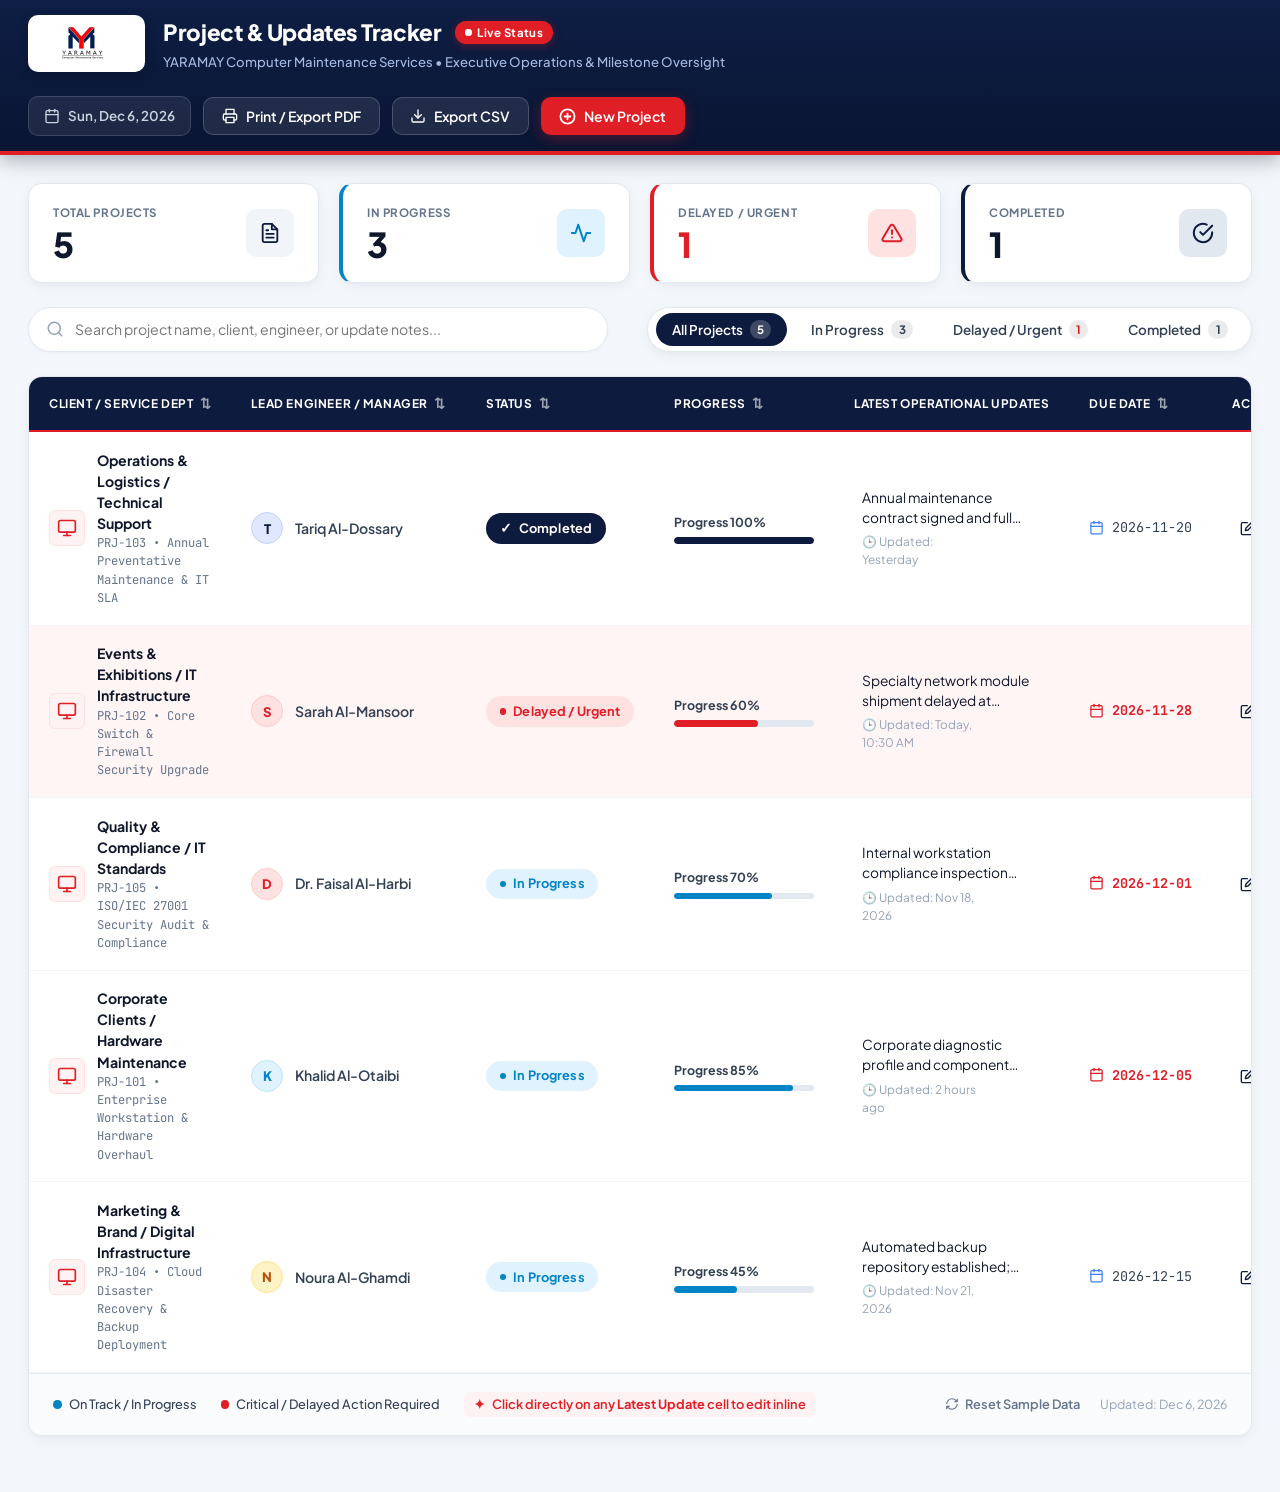
==== index.html @ df2c68ee "new updates" ====
<!DOCTYPE html>
<html lang="en">
<head>
  <meta charset="UTF-8">
  <meta name="viewport" content="width=device-width, initial-scale=1.0">
  <title>YARAMAY | Project &amp; Updates Tracker - Computer Maintenance Services</title>
  <link rel="icon" type="image/png" href="assets/logo.png">
  <link rel="preconnect" href="https://fonts.googleapis.com">
  <link rel="preconnect" href="https://fonts.gstatic.com" crossorigin>
  <link href="https://fonts.googleapis.com/css2?family=Plus+Jakarta+Sans:wght@400;500;600;700;800&family=JetBrains+Mono:wght@500;600&display=swap" rel="stylesheet">
  <link rel="stylesheet" href="css/style.css">
</head>
<body>

  <!-- Top App Navigation / YARAMAY Executive Header -->
  <header class="app-header">
    <div class="header-container">
      <div class="header-brand">
        <!-- Official YARAMAY Logo Card -->
        <a href="index.html" class="brand-logo-card" title="YARAMAY Computer Maintenance Services">
          <img src="assets/logo.png" alt="YARAMAY Computer Maintenance Services Logo" class="brand-logo-img">
        </a>

        <div class="header-titles">
          <div class="title-row">
            <h1 class="app-title">Project &amp; Updates Tracker</h1>
            <span class="live-status-badge">
              <span class="live-dot"></span> Live Status
            </span>
          </div>
          <p class="app-subtitle">YARAMAY Computer Maintenance Services &bull; Executive Operations &amp; Milestone Oversight</p>
        </div>
      </div>

      <div class="header-actions">
        <div class="date-display" id="currentDateDisplay">
          <svg viewBox="0 0 24 24" width="16" height="16" fill="none" stroke="currentColor" stroke-width="2" stroke-linecap="round" stroke-linejoin="round">
            <rect x="3" y="4" width="18" height="18" rx="2" ry="2"></rect>
            <line x1="16" y1="2" x2="16" y2="6"></line>
            <line x1="8" y1="2" x2="8" y2="6"></line>
            <line x1="3" y1="10" x2="21" y2="10"></line>
          </svg>
          <span id="dateText">Tue, Nov 24, 2026</span>
        </div>

        <button type="button" class="btn btn-secondary btn-print" id="btnPrint" title="Print dashboard or save as PDF">
          <svg viewBox="0 0 24 24" width="16" height="16" fill="none" stroke="currentColor" stroke-width="2" stroke-linecap="round" stroke-linejoin="round">
            <polyline points="6 9 6 2 18 2 18 9"></polyline>
            <path d="M6 18H4a2 2 0 0 1-2-2v-5a2 2 0 0 1 2-2h16a2 2 0 0 1 2 2v5a2 2 0 0 1-2 2h-2"></path>
            <rect x="6" y="14" width="12" height="8"></rect>
          </svg>
          <span>Print / Export PDF</span>
        </button>

        <button type="button" class="btn btn-secondary btn-export-csv" id="btnExportCSV" title="Export data to CSV spreadsheet">
          <svg viewBox="0 0 24 24" width="16" height="16" fill="none" stroke="currentColor" stroke-width="2" stroke-linecap="round" stroke-linejoin="round">
            <path d="M21 15v4a2 2 0 0 1-2 2H5a2 2 0 0 1-2-2v-4"></path>
            <polyline points="7 10 12 15 17 10"></polyline>
            <line x1="12" y1="15" x2="12" y2="3"></line>
          </svg>
          <span>Export CSV</span>
        </button>

        <button type="button" class="btn btn-primary btn-new-project" id="btnOpenNewModal">
          <svg viewBox="0 0 24 24" width="17" height="17" fill="none" stroke="currentColor" stroke-width="2.5" stroke-linecap="round" stroke-linejoin="round">
            <circle cx="12" cy="12" r="10"></circle>
            <line x1="12" y1="8" x2="12" y2="16"></line>
            <line x1="8" y1="12" x2="16" y2="12"></line>
          </svg>
          <span>New Project</span>
        </button>
      </div>
    </div>
  </header>

  <!-- Main Container -->
  <main class="main-wrapper">
    <!-- KPI Metrics Strip with YARAMAY Brand Accents -->
    <section class="kpi-grid">
      <!-- Total Projects -->
      <div class="kpi-card card-total">
        <div class="kpi-info">
          <span class="kpi-label">TOTAL PROJECTS</span>
          <span class="kpi-value" id="kpiTotal">0</span>
        </div>
        <div class="kpi-icon-box total-icon">
          <svg viewBox="0 0 24 24" width="22" height="22" fill="none" stroke="currentColor" stroke-width="2" stroke-linecap="round" stroke-linejoin="round">
            <path d="M14 2H6a2 2 0 0 0-2 2v16a2 2 0 0 0 2 2h12a2 2 0 0 0 2-2V8z"></path>
            <polyline points="14 2 14 8 20 8"></polyline>
            <line x1="16" y1="13" x2="8" y2="13"></line>
            <line x1="16" y1="17" x2="8" y2="17"></line>
            <polyline points="10 9 9 9 8 9"></polyline>
          </svg>
        </div>
      </div>

      <!-- In Progress -->
      <div class="kpi-card card-in-progress">
        <div class="kpi-info">
          <span class="kpi-label">IN PROGRESS</span>
          <span class="kpi-value" id="kpiInProgress">0</span>
        </div>
        <div class="kpi-icon-box progress-icon">
          <svg viewBox="0 0 24 24" width="22" height="22" fill="none" stroke="currentColor" stroke-width="2.2" stroke-linecap="round" stroke-linejoin="round">
            <polyline points="22 12 18 12 15 21 9 3 6 12 2 12"></polyline>
          </svg>
        </div>
      </div>

      <!-- Delayed / Urgent (YARAMAY Red Alert) -->
      <div class="kpi-card card-delayed">
        <div class="kpi-info">
          <span class="kpi-label">DELAYED / URGENT</span>
          <span class="kpi-value alert-text" id="kpiDelayed">0</span>
        </div>
        <div class="kpi-icon-box delayed-icon">
          <svg viewBox="0 0 24 24" width="22" height="22" fill="none" stroke="currentColor" stroke-width="2.2" stroke-linecap="round" stroke-linejoin="round">
            <path d="M10.29 3.86L1.82 18a2 2 0 0 0 1.71 3h16.94a2 2 0 0 0 1.71-3L13.71 3.86a2 2 0 0 0-3.42 0z"></path>
            <line x1="12" y1="9" x2="12" y2="13"></line>
            <line x1="12" y1="17" x2="12.01" y2="17"></line>
          </svg>
        </div>
      </div>

      <!-- Completed -->
      <div class="kpi-card card-completed">
        <div class="kpi-info">
          <span class="kpi-label">COMPLETED</span>
          <span class="kpi-value" id="kpiCompleted">0</span>
        </div>
        <div class="kpi-icon-box completed-icon">
          <svg viewBox="0 0 24 24" width="22" height="22" fill="none" stroke="currentColor" stroke-width="2.2" stroke-linecap="round" stroke-linejoin="round">
            <path d="M22 11.08V12a10 10 0 1 1-5.93-9.14"></path>
            <polyline points="22 4 12 14.01 9 11.01"></polyline>
          </svg>
        </div>
      </div>
    </section>

    <!-- Toolbar: Search & Status Filter Tabs -->
    <section class="toolbar-section">
      <div class="search-input-wrapper">
        <svg class="search-icon" viewBox="0 0 24 24" width="18" height="18" fill="none" stroke="currentColor" stroke-width="2" stroke-linecap="round" stroke-linejoin="round">
          <circle cx="11" cy="11" r="8"></circle>
          <line x1="21" y1="21" x2="16.65" y2="16.65"></line>
        </svg>
        <input type="text" id="searchInput" placeholder="Search project name, client, engineer, or update notes..." autocomplete="off">
        <button type="button" class="btn-clear-search" id="btnClearSearch" title="Clear search" style="display: none;">✕</button>
      </div>

      <div class="filter-pills" role="tablist">
        <button type="button" class="filter-btn active" data-filter="all">All Projects <span class="badge-count" id="countAll">0</span></button>
        <button type="button" class="filter-btn" data-filter="In Progress">In Progress <span class="badge-count" id="countInProgress">0</span></button>
        <button type="button" class="filter-btn" data-filter="Delayed / Urgent">Delayed / Urgent <span class="badge-count alert-count" id="countDelayed">0</span></button>
        <button type="button" class="filter-btn" data-filter="Completed">Completed <span class="badge-count" id="countCompleted">0</span></button>
      </div>
    </section>

    <!-- Data Presentation Section (Table for Desktop / Responsive Cards for Mobile) -->
    <section class="data-table-container">
      <div class="table-responsive">
        <table class="projects-table" id="projectsTable">
          <thead>
            <tr>
              <th scope="col" class="th-dept sortable" data-sort="department">
                <div class="th-content">
                  <span>CLIENT / SERVICE DEPT</span>
                  <span class="sort-icon">⇅</span>
                </div>
              </th>
              <th scope="col" class="th-manager sortable" data-sort="manager">
                <div class="th-content">
                  <span>LEAD ENGINEER / MANAGER</span>
                  <span class="sort-icon">⇅</span>
                </div>
              </th>
              <th scope="col" class="th-status sortable" data-sort="status">
                <div class="th-content">
                  <span>STATUS</span>
                  <span class="sort-icon">⇅</span>
                </div>
              </th>
              <th scope="col" class="th-progress sortable" data-sort="progress">
                <div class="th-content">
                  <span>PROGRESS</span>
                  <span class="sort-icon">⇅</span>
                </div>
              </th>
              <th scope="col" class="th-updates">
                <div class="th-content">
                  <span>LATEST OPERATIONAL UPDATES</span>
                </div>
              </th>
              <th scope="col" class="th-date sortable" data-sort="dueDate">
                <div class="th-content">
                  <span>DUE DATE</span>
                  <span class="sort-icon">⇅</span>
                </div>
              </th>
              <th scope="col" class="th-actions text-center">ACTIONS</th>
            </tr>
          </thead>
          <tbody id="projectsTableBody">
            <!-- Rendered by JavaScript -->
          </tbody>
        </table>
      </div>

      <!-- Empty State -->
      <div class="empty-state" id="emptyState" style="display: none;">
        <div class="empty-icon">📁</div>
        <h3>No projects found</h3>
        <p>No project matches your search or filter criteria. Try resetting filters or adding a new project.</p>
        <button type="button" class="btn btn-primary" id="btnEmptyCreate">+ Add New Project</button>
      </div>

      <!-- Table Footer / Legend / Controls -->
      <div class="table-footer">
        <div class="legend-group">
          <div class="legend-item">
            <span class="legend-dot dot-blue"></span>
            <span>On Track / In Progress</span>
          </div>
          <div class="legend-item">
            <span class="legend-dot dot-red"></span>
            <span>Critical / Delayed Action Required</span>
          </div>
          <div class="legend-item inline-edit-hint">
            <span class="hint-icon">✦</span>
            <span>Click directly on any <strong>Latest Update</strong> cell to edit inline</span>
          </div>
        </div>

        <div class="footer-meta">
          <button type="button" class="btn-text-action" id="btnResetData">
            <svg viewBox="0 0 24 24" width="14" height="14" fill="none" stroke="currentColor" stroke-width="2">
              <path d="M3 12a9 9 0 0 1 9-9 9.75 9.75 0 0 1 6.74 2.74L21 8"></path>
              <path d="M21 3v5h-5"></path>
              <path d="M21 12a9 9 0 0 1-9 9 9.75 9.75 0 0 1-6.74-2.74L3 16"></path>
              <path d="M8 16H3v5"></path>
            </svg>
            <span>Reset Sample Data</span>
          </button>
          <span class="last-sync-time" id="lastSyncTime">Updated: Nov 24, 2026</span>
        </div>
      </div>
    </section>
  </main>

  <!-- Mobile Floating Action Button (FAB) -->
  <button type="button" class="fab-new-project" id="fabNewProject" aria-label="Add New Project" title="Add New Project">
    <svg viewBox="0 0 24 24" width="24" height="24" fill="none" stroke="currentColor" stroke-width="2.5" stroke-linecap="round" stroke-linejoin="round">
      <line x1="12" y1="5" x2="12" y2="19"></line>
      <line x1="5" y1="12" x2="19" y2="12"></line>
    </svg>
  </button>

  <!-- Modal: Add / Edit Project -->
  <div class="modal-backdrop" id="projectModal" aria-hidden="true">
    <div class="modal-dialog" role="dialog" aria-modal="true" aria-labelledby="modalTitle">
      <div class="modal-header">
        <div class="modal-title-wrap">
          <div class="modal-header-icon">
            <svg viewBox="0 0 24 24" width="20" height="20" fill="none" stroke="currentColor" stroke-width="2" stroke-linecap="round" stroke-linejoin="round">
              <path d="M12 20h9"></path>
              <path d="M16.5 3.5a2.121 2.121 0 0 1 3 3L7 19l-4 1 1-4L16.5 3.5z"></path>
            </svg>
          </div>
          <h2 class="modal-title" id="modalTitle">Add New Project</h2>
        </div>
        <button type="button" class="btn-modal-close" id="btnCloseModal" aria-label="Close modal">✕</button>
      </div>

      <form id="projectForm" novalidate>
        <input type="hidden" id="editProjectId" value="">

        <div class="modal-body">
          <!-- Row 1: Code & Name -->
          <div class="form-row form-grid-2">
            <div class="form-group">
              <label for="projectCode">PROJECT CODE <span class="required">*</span></label>
              <input type="text" id="projectCode" class="form-control" placeholder="PRJ-101" required>
              <small class="field-error" id="errProjectCode"></small>
            </div>
            <div class="form-group">
              <label for="projectName">PROJECT NAME <span class="required">*</span></label>
              <input type="text" id="projectName" class="form-control" placeholder="e.g. Workstation Hardware Overhaul" required>
              <small class="field-error" id="errProjectName"></small>
            </div>
          </div>

          <!-- Row 2: Department & Manager -->
          <div class="form-row form-grid-2">
            <div class="form-group">
              <label for="clientDepartment">CLIENT / SERVICE DEPT <span class="required">*</span></label>
              <input type="text" id="clientDepartment" class="form-control" placeholder="e.g. Al-Faisaliah Corp / Hardware Maintenance" required>
              <small class="field-error" id="errClientDepartment"></small>
            </div>
            <div class="form-group">
              <label for="projectManager">LEAD ENGINEER / MANAGER <span class="required">*</span></label>
              <input type="text" id="projectManager" class="form-control" placeholder="e.g. Sarah Al-Mansoor" required>
              <small class="field-error" id="errProjectManager"></small>
            </div>
          </div>

          <!-- Row 3: Status, Due Date, Progress -->
          <div class="form-row form-grid-3">
            <div class="form-group">
              <label for="projectStatus">STATUS <span class="required">*</span></label>
              <div class="select-wrapper">
                <select id="projectStatus" class="form-control" required>
                  <option value="In Progress">In Progress</option>
                  <option value="Delayed / Urgent">Delayed / Urgent</option>
                  <option value="Completed">Completed</option>
                </select>
              </div>
            </div>

            <div class="form-group">
              <label for="dueDate">DUE DATE <span class="required">*</span></label>
              <div class="date-input-wrap">
                <input type="date" id="dueDate" class="form-control" required>
              </div>
              <small class="field-error" id="errDueDate"></small>
            </div>

            <div class="form-group">
              <div class="progress-label-row">
                <label for="progressRange">PROGRESS</label>
                <span class="progress-badge-val" id="progressValBadge">0%</span>
              </div>
              <div class="range-slider-wrapper">
                <input type="range" id="progressRange" min="0" max="100" step="5" value="0">
              </div>
            </div>
          </div>

          <!-- Row 4: Latest Updates -->
          <div class="form-group">
            <label for="latestUpdates">LATEST OPERATIONAL UPDATES <span class="required">*</span></label>
            <textarea id="latestUpdates" rows="3" class="form-control" placeholder="Summarize recent technical milestones, hardware repairs, blockers, or next steps..." required></textarea>
            <small class="field-error" id="errLatestUpdates"></small>
          </div>
        </div>

        <div class="modal-footer">
          <button type="button" class="btn btn-cancel" id="btnCancelModal">Cancel</button>
          <button type="submit" class="btn btn-save" id="btnSaveProject">
            <svg viewBox="0 0 24 24" width="16" height="16" fill="none" stroke="currentColor" stroke-width="2" stroke-linecap="round" stroke-linejoin="round">
              <path d="M19 21H5a2 2 0 0 1-2-2V5a2 2 0 0 1 2-2h11l5 5v11a2 2 0 0 1-2 2z"></path>
              <polyline points="17 21 17 13 7 13 7 21"></polyline>
              <polyline points="7 3 7 8 15 8"></polyline>
            </svg>
            <span>Save Project</span>
          </button>
        </div>
      </form>
    </div>
  </div>

  <!-- Inline Quick-Edit Update Popover Modal -->
  <div class="modal-backdrop" id="inlineEditModal" aria-hidden="true">
    <div class="modal-dialog modal-sm" role="dialog">
      <div class="modal-header">
        <div class="modal-title-wrap">
          <h2 class="modal-title" id="inlineModalTitle">Edit Latest Update</h2>
        </div>
        <button type="button" class="btn-modal-close" id="btnCloseInlineModal">✕</button>
      </div>
      <form id="inlineEditForm">
        <input type="hidden" id="inlineProjectId" value="">
        <div class="modal-body">
          <div class="inline-project-info" id="inlineProjectInfo"></div>
          <div class="form-group">
            <label for="inlineUpdateText">LATEST OPERATIONAL UPDATE</label>
            <textarea id="inlineUpdateText" rows="4" class="form-control" required placeholder="Type operational maintenance update..."></textarea>
          </div>
        </div>
        <div class="modal-footer">
          <button type="button" class="btn btn-cancel" id="btnCancelInline">Cancel</button>
          <button type="submit" class="btn btn-save">Update Now</button>
        </div>
      </form>
    </div>
  </div>

  <!-- Delete Confirmation Modal -->
  <div class="modal-backdrop" id="deleteConfirmModal" aria-hidden="true">
    <div class="modal-dialog modal-sm modal-danger" role="dialog">
      <div class="modal-header modal-header-danger">
        <h2 class="modal-title">Delete Project</h2>
        <button type="button" class="btn-modal-close" id="btnCloseDeleteModal">✕</button>
      </div>
      <div class="modal-body">
        <p>Are you sure you want to remove project <strong id="deleteProjectName"></strong>?</p>
        <p class="text-muted text-sm">This action cannot be undone.</p>
      </div>
      <div class="modal-footer">
        <button type="button" class="btn btn-cancel" id="btnCancelDelete">Cancel</button>
        <button type="button" class="btn btn-danger" id="btnConfirmDelete">Delete Project</button>
      </div>
    </div>
  </div>

  <!-- Toast Notification Container -->
  <div class="toast-container" id="toastContainer"></div>

  <!-- Print Title (Only rendered in printed/PDF version) -->
  <div class="print-header-cover" style="display: none;">
    <div class="print-brand-wrap">
      <img src="assets/logo.png" alt="YARAMAY Logo" class="print-logo">
      <div>
        <h2>YARAMAY COMPUTER MAINTENANCE SERVICES</h2>
        <p>EXECUTIVE PROJECT &amp; OPERATIONAL UPDATES REPORT</p>
      </div>
    </div>
    <p class="print-meta-line">Generated on <span id="printDateStamp"></span> &bull; Internal Management System</p>
  </div>

  <script src="js/app.js"></script>
</body>
</html>
---- css/style.css ----
/* ==========================================================================
   YARAMAY Computer Maintenance Services - Executive Tracker Stylesheet
   Corporate Identity: Deep Midnight Navy (#0d1b3e) & Signature Scarlet Red (#e01e26)
   Responsive (Mobile, Tablet, Desktop) & Print/PDF Optimized
   ========================================================================== */

:root {
  --font-primary: 'Plus Jakarta Sans', -apple-system, BlinkMacSystemFont, "Segoe UI", Roboto, sans-serif;
  --font-mono: 'JetBrains Mono', monospace;

  /* YARAMAY Official Brand Palette */
  --brand-navy: #0d1b3e;          /* Navy from the "M" */
  --brand-navy-dark: #071026;
  --brand-navy-secondary: #172a56;
  --brand-navy-light: #233b74;

  --brand-red: #e01e26;           /* Crimson from the "Y" */
  --brand-red-hover: #c4141c;
  --brand-red-subtle: #fee2e2;
  --brand-red-glow: rgba(224, 30, 38, 0.32);

  /* Neutrals & Layout */
  --body-bg: #f3f6fa;
  --surface: #ffffff;
  --surface-hover: #f8fafc;
  --surface-border: #e2e8f0;
  --surface-shadow: 0 4px 16px -2px rgba(13, 27, 62, 0.06), 0 2px 6px -2px rgba(13, 27, 62, 0.03);

  --text-main: #0f172a;
  --text-secondary: #334155;
  --text-muted: #64748b;
  --text-light: #94a3b8;

  /* Status Tokens */
  --status-inprogress-bg: #e0f2fe;
  --status-inprogress-text: #0284c7;
  --status-inprogress-dot: #0284c7;
  --status-inprogress-bar: #0284c7;

  --status-delayed-bg: #fee2e2;
  --status-delayed-text: #e01e26;
  --status-delayed-dot: #e01e26;
  --status-delayed-bar: #e01e26;
  --status-delayed-row: #fff5f5;

  --status-completed-bg: #0d1b3e;
  --status-completed-text: #ffffff;
  --status-completed-dot: #38bdf8;
  --status-completed-bar: #0d1b3e;

  /* Design Constants */
  --radius-sm: 6px;
  --radius-md: 10px;
  --radius-lg: 14px;
  --radius-full: 9999px;
  --transition: all 0.2s cubic-bezier(0.16, 1, 0.3, 1);
}

/* Reset & Box Sizing */
*, *::before, *::after {
  box-sizing: border-box;
  margin: 0;
  padding: 0;
}

body {
  font-family: var(--font-primary);
  background-color: var(--body-bg);
  color: var(--text-main);
  line-height: 1.5;
  -webkit-font-smoothing: antialiased;
  min-height: 100vh;
  display: flex;
  flex-direction: column;
}

/* ==========================================================================
   Header: YARAMAY Executive Midnight Bar with Red Accent
   ========================================================================== */
.app-header {
  background: linear-gradient(180deg, #0e1e44 0%, #091533 100%);
  color: #ffffff;
  border-bottom: 4px solid var(--brand-red);
  box-shadow: 0 4px 20px rgba(7, 16, 38, 0.35);
  position: sticky;
  top: 0;
  z-index: 100;
}

.header-container {
  max-width: 1440px;
  margin: 0 auto;
  padding: 0.95rem 1.75rem;
  display: flex;
  align-items: center;
  justify-content: space-between;
  gap: 1.5rem;
  flex-wrap: wrap;
}

.header-brand {
  display: flex;
  align-items: center;
  gap: 1.15rem;
}

/* YARAMAY Logo Presentation Card */
.brand-logo-card {
  display: inline-flex;
  align-items: center;
  justify-content: center;
  background-color: #ffffff;
  padding: 0.35rem 0.75rem;
  border-radius: var(--radius-md);
  border: 1.5px solid rgba(255, 255, 255, 0.3);
  box-shadow: 0 4px 12px rgba(0, 0, 0, 0.18), inset 0 1px 0 rgba(255, 255, 255, 0.8);
  transition: var(--transition);
  text-decoration: none;
  cursor: pointer;
}

.brand-logo-card:hover {
  transform: translateY(-1px);
  box-shadow: 0 6px 16px rgba(224, 30, 38, 0.25);
  border-color: var(--brand-red);
}

.brand-logo-img {
  height: 44px;
  width: auto;
  object-fit: contain;
  display: block;
}

.header-titles {
  display: flex;
  flex-direction: column;
  gap: 0.2rem;
}

.title-row {
  display: flex;
  align-items: center;
  gap: 0.85rem;
  flex-wrap: wrap;
}

.app-title {
  font-size: 1.4rem;
  font-weight: 800;
  letter-spacing: -0.02em;
  color: #ffffff;
}

.live-status-badge {
  background-color: var(--brand-red);
  color: #ffffff;
  font-size: 0.72rem;
  font-weight: 700;
  padding: 0.2rem 0.65rem;
  border-radius: var(--radius-full);
  display: inline-flex;
  align-items: center;
  gap: 0.35rem;
  letter-spacing: 0.03em;
  box-shadow: 0 2px 8px var(--brand-red-glow);
}

.live-dot {
  width: 6.5px;
  height: 6.5px;
  border-radius: 50%;
  background-color: #ffffff;
  display: inline-block;
  animation: pulse-live 1.8s infinite;
}

@keyframes pulse-live {
  0% { transform: scale(0.9); opacity: 0.8; }
  50% { transform: scale(1.3); opacity: 1; }
  100% { transform: scale(0.9); opacity: 0.8; }
}

.app-subtitle {
  font-size: 0.82rem;
  color: #a5b9e0;
  font-weight: 500;
}

.header-actions {
  display: flex;
  align-items: center;
  gap: 0.75rem;
  flex-wrap: wrap;
}

.date-display {
  display: flex;
  align-items: center;
  gap: 0.5rem;
  background: rgba(255, 255, 255, 0.08);
  border: 1px solid rgba(255, 255, 255, 0.14);
  padding: 0.55rem 0.95rem;
  border-radius: var(--radius-md);
  font-size: 0.84rem;
  font-weight: 600;
  color: #cbd5e1;
}

/* Button System */
.btn {
  display: inline-flex;
  align-items: center;
  justify-content: center;
  gap: 0.5rem;
  font-family: inherit;
  font-size: 0.875rem;
  font-weight: 600;
  padding: 0.55rem 1.1rem;
  border-radius: var(--radius-md);
  border: 1px solid transparent;
  cursor: pointer;
  transition: var(--transition);
  user-select: none;
  white-space: nowrap;
}

.btn-secondary {
  background: rgba(255, 255, 255, 0.09);
  border-color: rgba(255, 255, 255, 0.18);
  color: #ffffff;
}

.btn-secondary:hover {
  background: rgba(255, 255, 255, 0.16);
  border-color: rgba(255, 255, 255, 0.28);
}

/* Signature YARAMAY Red Primary Button */
.btn-primary.btn-new-project {
  background-color: var(--brand-red);
  color: #ffffff;
  box-shadow: 0 4px 14px var(--brand-red-glow);
}

.btn-primary.btn-new-project:hover {
  background-color: var(--brand-red-hover);
  transform: translateY(-1px);
  box-shadow: 0 6px 18px rgba(224, 30, 38, 0.45);
}

/* ==========================================================================
   Main Content Layout
   ========================================================================== */
.main-wrapper {
  max-width: 1440px;
  margin: 0 auto;
  padding: 1.75rem 1.75rem 3.5rem;
  width: 100%;
  display: flex;
  flex-direction: column;
  gap: 1.5rem;
}

/* ==========================================================================
   KPI Metrics Grid with YARAMAY Accents
   ========================================================================== */
.kpi-grid {
  display: grid;
  grid-template-columns: repeat(4, 1fr);
  gap: 1.25rem;
}

.kpi-card {
  background: var(--surface);
  border: 1px solid var(--surface-border);
  border-radius: var(--radius-lg);
  padding: 1.25rem 1.5rem;
  box-shadow: var(--surface-shadow);
  display: flex;
  align-items: center;
  justify-content: space-between;
  transition: var(--transition);
  position: relative;
  overflow: hidden;
}

.kpi-card:hover {
  transform: translateY(-2px);
  box-shadow: 0 10px 24px -4px rgba(13, 27, 62, 0.1);
}

.kpi-info {
  display: flex;
  flex-direction: column;
  gap: 0.35rem;
}

.kpi-label {
  font-size: 0.72rem;
  font-weight: 700;
  letter-spacing: 0.05em;
  color: var(--text-muted);
}

.kpi-value {
  font-size: 2.15rem;
  font-weight: 800;
  line-height: 1;
  color: var(--text-main);
}

.kpi-icon-box {
  width: 48px;
  height: 48px;
  border-radius: var(--radius-md);
  display: flex;
  align-items: center;
  justify-content: center;
}

/* Total Card */
.card-total .kpi-icon-box {
  background-color: #f1f5f9;
  color: var(--brand-navy);
}

/* In Progress Card */
.card-in-progress {
  border-left: 4.5px solid #0284c7;
}
.card-in-progress .kpi-icon-box {
  background-color: #e0f2fe;
  color: #0284c7;
}

/* Delayed / Urgent Card (YARAMAY Red) */
.card-delayed {
  border-left: 4.5px solid var(--brand-red);
}
.card-delayed .kpi-icon-box {
  background-color: var(--brand-red-subtle);
  color: var(--brand-red);
}
.alert-text {
  color: var(--brand-red);
}

/* Completed Card (YARAMAY Navy) */
.card-completed {
  border-left: 4.5px solid var(--brand-navy);
}
.card-completed .kpi-icon-box {
  background-color: #e2e8f0;
  color: var(--brand-navy);
}

/* ==========================================================================
   Toolbar: Search & Filter Tabs
   ========================================================================== */
.toolbar-section {
  display: flex;
  align-items: center;
  justify-content: space-between;
  gap: 1.25rem;
  flex-wrap: wrap;
}

.search-input-wrapper {
  position: relative;
  flex: 1;
  min-width: 320px;
  max-width: 580px;
}

.search-icon {
  position: absolute;
  left: 1.1rem;
  top: 50%;
  transform: translateY(-50%);
  color: var(--text-light);
  pointer-events: none;
}

.search-input-wrapper input {
  width: 100%;
  background: var(--surface);
  border: 1px solid var(--surface-border);
  padding: 0.8rem 2.5rem 0.8rem 2.85rem;
  border-radius: var(--radius-full);
  font-family: inherit;
  font-size: 0.88rem;
  color: var(--text-main);
  outline: none;
  transition: var(--transition);
  box-shadow: 0 1px 3px rgba(0, 0, 0, 0.03);
}

.search-input-wrapper input:focus {
  border-color: var(--brand-red);
  box-shadow: 0 0 0 3px rgba(224, 30, 38, 0.12);
}

.btn-clear-search {
  position: absolute;
  right: 1rem;
  top: 50%;
  transform: translateY(-50%);
  background: none;
  border: none;
  color: var(--text-muted);
  cursor: pointer;
  font-size: 0.95rem;
  padding: 0.2rem;
  border-radius: 50%;
}
.btn-clear-search:hover {
  color: var(--text-main);
}

.filter-pills {
  display: flex;
  align-items: center;
  gap: 0.5rem;
  background: var(--surface);
  padding: 0.35rem 0.45rem;
  border-radius: var(--radius-full);
  border: 1px solid var(--surface-border);
  box-shadow: var(--surface-shadow);
  overflow-x: auto;
}

.filter-btn {
  background: transparent;
  border: none;
  font-family: inherit;
  font-size: 0.84rem;
  font-weight: 600;
  color: var(--text-secondary);
  padding: 0.45rem 1rem;
  border-radius: var(--radius-full);
  cursor: pointer;
  transition: var(--transition);
  display: inline-flex;
  align-items: center;
  gap: 0.45rem;
  white-space: nowrap;
}

.filter-btn:hover {
  color: var(--text-main);
  background: #f1f5f9;
}

.filter-btn.active {
  background: var(--brand-navy);
  color: #ffffff;
}

.badge-count {
  font-size: 0.72rem;
  font-weight: 700;
  padding: 0.1rem 0.45rem;
  border-radius: var(--radius-full);
  background: rgba(0, 0, 0, 0.08);
  color: inherit;
}

.filter-btn.active .badge-count {
  background: rgba(255, 255, 255, 0.2);
  color: #ffffff;
}

.alert-count {
  color: var(--brand-red);
}
.filter-btn.active .alert-count {
  color: #ffffff;
}

/* ==========================================================================
   Table & Data Grid Presentation
   ========================================================================== */
.data-table-container {
  background: var(--surface);
  border-radius: var(--radius-lg);
  border: 1px solid var(--surface-border);
  box-shadow: var(--surface-shadow);
  overflow: hidden;
  display: flex;
  flex-direction: column;
}

.table-responsive {
  width: 100%;
  overflow-x: auto;
}

.projects-table {
  width: 100%;
  border-collapse: collapse;
  text-align: left;
}

.projects-table thead th {
  background-color: var(--brand-navy);
  color: #ffffff;
  font-size: 0.74rem;
  font-weight: 700;
  letter-spacing: 0.05em;
  padding: 1.05rem 1.25rem;
  border: none;
  white-space: nowrap;
  user-select: none;
  border-bottom: 2px solid var(--brand-red);
}

.projects-table thead th.sortable {
  cursor: pointer;
  transition: background-color 0.15s ease;
}

.projects-table thead th.sortable:hover {
  background-color: var(--brand-navy-secondary);
}

.th-content {
  display: inline-flex;
  align-items: center;
  gap: 0.4rem;
}

.sort-icon {
  font-size: 0.8rem;
  opacity: 0.6;
}

.projects-table tbody tr {
  border-bottom: 1px solid #f1f5f9;
  transition: background-color 0.15s ease;
}

.projects-table tbody tr:hover {
  background-color: var(--surface-hover);
}

.projects-table tbody tr.row-delayed-urgent {
  background-color: var(--status-delayed-row);
}
.projects-table tbody tr.row-delayed-urgent:hover {
  background-color: #ffeceb;
}

.projects-table td {
  padding: 1.1rem 1.25rem;
  font-size: 0.88rem;
  color: var(--text-main);
  vertical-align: middle;
}

/* Department Cell */
.dept-cell {
  display: flex;
  align-items: center;
  gap: 0.75rem;
}

.dept-icon-box {
  color: var(--brand-red);
  background: #fef2f2;
  border: 1px solid #fee2e2;
  width: 36px;
  height: 36px;
  border-radius: var(--radius-sm);
  display: flex;
  align-items: center;
  justify-content: center;
  flex-shrink: 0;
}

.dept-info {
  display: flex;
  flex-direction: column;
}

.dept-name {
  font-weight: 700;
  color: var(--text-main);
}

.dept-project-code {
  font-size: 0.76rem;
  font-family: var(--font-mono);
  color: var(--text-muted);
}

/* Project Manager Cell */
.manager-cell {
  display: flex;
  align-items: center;
  gap: 0.75rem;
}

.manager-avatar {
  width: 32px;
  height: 32px;
  border-radius: 50%;
  background-color: #e0f2fe;
  color: var(--brand-navy);
  font-size: 0.82rem;
  font-weight: 800;
  display: flex;
  align-items: center;
  justify-content: center;
  flex-shrink: 0;
  border: 1.5px solid #bae6fd;
}

.manager-avatar.avatar-s { background-color: #fee2e2; color: var(--brand-red); border-color: #fecaca; }
.manager-avatar.avatar-t { background-color: #e0e7ff; color: var(--brand-navy); border-color: #c7d2fe; }
.manager-avatar.avatar-n { background-color: #fef3c7; color: #b45309; border-color: #fde68a; }
.manager-avatar.avatar-k { background-color: #e0f2fe; color: #0284c7; border-color: #bae6fd; }

.manager-name {
  font-weight: 600;
  color: var(--text-secondary);
}

/* Status Badges */
.status-pill {
  display: inline-flex;
  align-items: center;
  gap: 0.45rem;
  padding: 0.35rem 0.85rem;
  border-radius: var(--radius-full);
  font-size: 0.8rem;
  font-weight: 700;
  letter-spacing: 0.01em;
  white-space: nowrap;
}

.status-pill.in-progress {
  background-color: var(--status-inprogress-bg);
  color: var(--status-inprogress-text);
}
.status-pill.in-progress .status-dot {
  width: 6.5px;
  height: 6.5px;
  border-radius: 50%;
  background-color: var(--status-inprogress-dot);
}

.status-pill.delayed-urgent {
  background-color: var(--status-delayed-bg);
  color: var(--status-delayed-text);
}
.status-pill.delayed-urgent .status-dot {
  width: 6.5px;
  height: 6.5px;
  border-radius: 50%;
  background-color: var(--status-delayed-dot);
}

.status-pill.completed {
  background-color: var(--status-completed-bg);
  color: var(--status-completed-text);
}
.status-pill.completed .status-dot {
  display: none;
}
.status-pill.completed::before {
  content: "✓";
  font-weight: 800;
  font-size: 0.85rem;
}

/* Progress Cell */
.progress-cell {
  display: flex;
  flex-direction: column;
  gap: 0.35rem;
  min-width: 140px;
}

.progress-header {
  display: flex;
  justify-content: space-between;
  font-size: 0.78rem;
  font-weight: 700;
  color: var(--text-secondary);
}

.progress-track {
  height: 6.5px;
  width: 100%;
  background-color: #e2e8f0;
  border-radius: var(--radius-full);
  overflow: hidden;
}

.progress-fill {
  height: 100%;
  border-radius: var(--radius-full);
  transition: width 0.4s ease;
}

.progress-fill.fill-in-progress { background-color: var(--status-inprogress-bar); }
.progress-fill.fill-delayed { background-color: var(--status-delayed-bar); }
.progress-fill.fill-completed { background-color: var(--status-completed-bar); }

/* Latest Updates Cell with Click-to-edit */
.update-cell {
  max-width: 380px;
  cursor: pointer;
  position: relative;
  padding: 0.4rem 0.5rem;
  border-radius: var(--radius-sm);
  transition: background-color 0.15s ease;
}

.update-cell:hover {
  background-color: rgba(224, 30, 38, 0.06);
}

.update-text {
  font-size: 0.86rem;
  line-height: 1.45;
  color: var(--text-main);
  display: -webkit-box;
  -webkit-line-clamp: 2;
  -webkit-box-orient: vertical;
  overflow: hidden;
}

.update-meta {
  display: flex;
  align-items: center;
  gap: 0.4rem;
  margin-top: 0.35rem;
  font-size: 0.74rem;
  color: var(--text-light);
}

.update-edit-hint {
  font-size: 0.72rem;
  color: var(--brand-red);
  font-weight: 600;
  opacity: 0;
  transition: opacity 0.15s ease;
}

.update-cell:hover .update-edit-hint {
  opacity: 1;
}

/* Due Date Cell */
.date-cell {
  display: inline-flex;
  align-items: center;
  gap: 0.5rem;
  font-family: var(--font-mono);
  font-size: 0.84rem;
  color: var(--text-secondary);
  white-space: nowrap;
}

.date-cell svg {
  color: #3b82f6;
}

.date-overdue {
  color: var(--brand-red);
  font-weight: 700;
}
.date-overdue svg {
  color: var(--brand-red);
}

/* Action Buttons */
.actions-cell {
  display: flex;
  align-items: center;
  justify-content: center;
  gap: 0.5rem;
}

.btn-action-icon {
  width: 32px;
  height: 32px;
  border-radius: var(--radius-sm);
  border: 1px solid transparent;
  background: transparent;
  display: inline-flex;
  align-items: center;
  justify-content: center;
  cursor: pointer;
  transition: var(--transition);
}

.btn-action-edit {
  color: var(--brand-navy);
}
.btn-action-edit:hover {
  background-color: #eff6ff;
  border-color: #bfdbfe;
}

.btn-action-delete {
  color: var(--brand-red);
}
.btn-action-delete:hover {
  background-color: #fef2f2;
  border-color: #fecaca;
}

/* ==========================================================================
   Table Footer & Legend
   ========================================================================== */
.table-footer {
  padding: 1.1rem 1.5rem;
  border-top: 1px solid var(--surface-border);
  background-color: #fafbfd;
  display: flex;
  align-items: center;
  justify-content: space-between;
  flex-wrap: wrap;
  gap: 1rem;
}

.legend-group {
  display: flex;
  align-items: center;
  gap: 1.5rem;
  flex-wrap: wrap;
  font-size: 0.8rem;
  color: var(--text-secondary);
  font-weight: 500;
}

.legend-item {
  display: flex;
  align-items: center;
  gap: 0.45rem;
}

.legend-dot {
  width: 8.5px;
  height: 8.5px;
  border-radius: 50%;
}
.dot-blue { background-color: #0284c7; }
.dot-red { background-color: var(--brand-red); }

.inline-edit-hint {
  color: var(--brand-red);
  font-weight: 600;
  background: #fef2f2;
  padding: 0.2rem 0.6rem;
  border-radius: var(--radius-sm);
}

.footer-meta {
  display: flex;
  align-items: center;
  gap: 1.25rem;
}

.btn-text-action {
  background: none;
  border: none;
  font-family: inherit;
  font-size: 0.8rem;
  font-weight: 600;
  color: #64748b;
  cursor: pointer;
  display: inline-flex;
  align-items: center;
  gap: 0.35rem;
  transition: color 0.15s ease;
}
.btn-text-action:hover {
  color: var(--brand-red);
}

.last-sync-time {
  font-size: 0.78rem;
  color: var(--text-light);
}

/* Empty State */
.empty-state {
  padding: 3.5rem 1.5rem;
  text-align: center;
  display: flex;
  flex-direction: column;
  align-items: center;
  gap: 0.75rem;
}
.empty-icon {
  font-size: 2.75rem;
  opacity: 0.7;
}
.empty-state h3 {
  font-size: 1.25rem;
  font-weight: 700;
  color: var(--text-main);
}
.empty-state p {
  color: var(--text-muted);
  max-width: 420px;
  font-size: 0.88rem;
}

/* ==========================================================================
   Modals: YARAMAY Branded Dialogs
   ========================================================================== */
.modal-backdrop {
  position: fixed;
  inset: 0;
  background-color: rgba(7, 16, 38, 0.72);
  backdrop-filter: blur(4px);
  display: flex;
  align-items: center;
  justify-content: center;
  z-index: 1000;
  opacity: 0;
  visibility: hidden;
  transition: all 0.2s cubic-bezier(0.16, 1, 0.3, 1);
  padding: 1rem;
}

.modal-backdrop.show {
  opacity: 1;
  visibility: visible;
}

.modal-dialog {
  background: var(--surface);
  border-radius: var(--radius-lg);
  box-shadow: 0 20px 40px -8px rgba(7, 16, 38, 0.45);
  width: 100%;
  max-width: 640px;
  overflow: hidden;
  transform: translateY(20px) scale(0.97);
  transition: transform 0.25s cubic-bezier(0.16, 1, 0.3, 1);
  border: 1px solid rgba(255, 255, 255, 0.15);
}

.modal-backdrop.show .modal-dialog {
  transform: translateY(0) scale(1);
}

.modal-dialog.modal-sm {
  max-width: 460px;
}

/* Modal Header: YARAMAY Navy with Red Accent Line */
.modal-header {
  background: linear-gradient(180deg, #0d1b3e 0%, #071026 100%);
  color: #ffffff;
  padding: 1.15rem 1.5rem;
  display: flex;
  align-items: center;
  justify-content: space-between;
  border-bottom: 3.5px solid var(--brand-red);
}

.modal-title-wrap {
  display: flex;
  align-items: center;
  gap: 0.75rem;
}

.modal-header-icon {
  color: var(--brand-red);
  display: flex;
  align-items: center;
}

.modal-title {
  font-size: 1.15rem;
  font-weight: 700;
  color: #ffffff;
}

.btn-modal-close {
  background: rgba(255, 255, 255, 0.1);
  border: none;
  color: #ffffff;
  width: 28px;
  height: 28px;
  border-radius: var(--radius-sm);
  cursor: pointer;
  display: flex;
  align-items: center;
  justify-content: center;
  font-size: 0.9rem;
  transition: background-color 0.15s ease;
}
.btn-modal-close:hover {
  background: var(--brand-red);
}

.modal-body {
  padding: 1.5rem;
  display: flex;
  flex-direction: column;
  gap: 1.15rem;
  max-height: calc(85vh - 130px);
  overflow-y: auto;
}

.form-grid-2 {
  display: grid;
  grid-template-columns: 1fr 1fr;
  gap: 1rem;
}

.form-grid-3 {
  display: grid;
  grid-template-columns: 1.1fr 1.1fr 1.3fr;
  gap: 1rem;
  align-items: end;
}

.form-group {
  display: flex;
  flex-direction: column;
  gap: 0.35rem;
}

.form-group label {
  font-size: 0.75rem;
  font-weight: 700;
  letter-spacing: 0.04em;
  color: var(--text-secondary);
}

.form-group label .required {
  color: var(--brand-red);
}

.form-control {
  font-family: inherit;
  font-size: 0.88rem;
  color: var(--text-main);
  background-color: #ffffff;
  border: 1px solid #cbd5e1;
  border-radius: var(--radius-md);
  padding: 0.65rem 0.85rem;
  outline: none;
  transition: var(--transition);
  width: 100%;
}

.form-control:focus {
  border-color: var(--brand-red);
  box-shadow: 0 0 0 3px rgba(224, 30, 38, 0.12);
}

.form-control.is-invalid {
  border-color: var(--brand-red);
}

.field-error {
  font-size: 0.72rem;
  color: var(--brand-red);
  font-weight: 600;
  min-height: 14px;
}

/* Custom Range Slider with Percentage Badge */
.progress-label-row {
  display: flex;
  justify-content: space-between;
  align-items: center;
  margin-bottom: 0.2rem;
}

.progress-badge-val {
  background-color: #fee2e2;
  color: var(--brand-red);
  font-family: var(--font-mono);
  font-size: 0.78rem;
  font-weight: 800;
  padding: 0.15rem 0.5rem;
  border-radius: var(--radius-sm);
  border: 1px solid #fecaca;
}

.range-slider-wrapper {
  padding: 0.45rem 0;
}

input[type="range"] {
  -webkit-appearance: none;
  width: 100%;
  height: 6px;
  background: #cbd5e1;
  border-radius: 5px;
  outline: none;
  cursor: pointer;
}

input[type="range"]::-webkit-slider-thumb {
  -webkit-appearance: none;
  appearance: none;
  width: 18px;
  height: 18px;
  border-radius: 50%;
  background: var(--brand-red);
  border: 2px solid #ffffff;
  box-shadow: 0 2px 5px rgba(0, 0, 0, 0.25);
  cursor: pointer;
  transition: transform 0.1s ease;
}

input[type="range"]::-webkit-slider-thumb:hover {
  transform: scale(1.15);
}

/* Modal Footer */
.modal-footer {
  padding: 1.15rem 1.5rem;
  background-color: #f8fafc;
  border-top: 1px solid var(--surface-border);
  display: flex;
  align-items: center;
  justify-content: flex-end;
  gap: 0.75rem;
}

.btn-cancel {
  background: #ffffff;
  border: 1px solid #cbd5e1;
  color: var(--text-secondary);
}
.btn-cancel:hover {
  background: #f1f5f9;
  color: var(--text-main);
}

.btn-save {
  background-color: var(--brand-navy);
  color: #ffffff;
  box-shadow: 0 2px 6px rgba(13, 27, 62, 0.3);
}
.btn-save:hover {
  background-color: var(--brand-navy-dark);
}

.modal-header-danger {
  background: #991b1b;
  border-bottom-color: var(--brand-red);
}

.btn-danger {
  background-color: var(--brand-red);
  color: #ffffff;
}
.btn-danger:hover {
  background-color: var(--brand-red-hover);
}

/* ==========================================================================
   Mobile Floating Action Button (FAB)
   ========================================================================== */
.fab-new-project {
  display: none;
  position: fixed;
  bottom: 1.5rem;
  right: 1.5rem;
  width: 56px;
  height: 56px;
  border-radius: 50%;
  background-color: var(--brand-red);
  color: #ffffff;
  border: none;
  box-shadow: 0 4px 18px var(--brand-red-glow);
  cursor: pointer;
  z-index: 90;
  align-items: center;
  justify-content: center;
  transition: transform 0.2s cubic-bezier(0.16, 1, 0.3, 1);
}

.fab-new-project:active {
  transform: scale(0.92);
}

/* ==========================================================================
   Toast Notifications
   ========================================================================== */
.toast-container {
  position: fixed;
  bottom: 1.5rem;
  right: 1.5rem;
  display: flex;
  flex-direction: column;
  gap: 0.5rem;
  z-index: 2000;
  pointer-events: none;
}

.toast {
  pointer-events: auto;
  background: var(--brand-navy);
  color: #ffffff;
  padding: 0.75rem 1.15rem;
  border-radius: var(--radius-md);
  box-shadow: 0 10px 25px -5px rgba(0, 0, 0, 0.35);
  font-size: 0.85rem;
  font-weight: 500;
  display: flex;
  align-items: center;
  gap: 0.65rem;
  transform: translateY(20px);
  opacity: 0;
  transition: all 0.25s cubic-bezier(0.16, 1, 0.3, 1);
}

.toast.show {
  transform: translateY(0);
  opacity: 1;
}

.toast-success { border-left: 4px solid #10b981; }
.toast-error { border-left: 4px solid var(--brand-red); }
.toast-info { border-left: 4px solid #38bdf8; }

/* ==========================================================================
   Responsive Breakpoints: Tablets & Mobile
   ========================================================================== */
@media (max-width: 1024px) {
  .kpi-grid {
    grid-template-columns: repeat(2, 1fr);
  }

  .toolbar-section {
    flex-direction: column;
    align-items: stretch;
  }

  .search-input-wrapper {
    max-width: 100%;
  }

  .filter-pills {
    justify-content: flex-start;
  }
}

@media (max-width: 768px) {
  .header-container {
    padding: 0.85rem 1rem;
    gap: 1rem;
  }

  .brand-logo-img {
    height: 36px;
  }

  .header-actions .btn-print,
  .header-actions .btn-export-csv,
  .header-actions .date-display {
    display: none;
  }

  .header-actions .btn-new-project {
    padding: 0.45rem 0.85rem;
    font-size: 0.8rem;
  }

  .main-wrapper {
    padding: 1rem 1rem 5rem;
  }

  .kpi-grid {
    grid-template-columns: 1fr;
    gap: 0.75rem;
  }

  .kpi-card {
    padding: 1rem 1.25rem;
  }

  .form-grid-2,
  .form-grid-3 {
    grid-template-columns: 1fr;
  }

  .fab-new-project {
    display: flex;
  }

  .table-footer {
    flex-direction: column;
    align-items: flex-start;
  }

  /* Mobile Responsive Table Transformation */
  .projects-table thead {
    display: none;
  }

  .projects-table,
  .projects-table tbody,
  .projects-table tr,
  .projects-table td {
    display: block;
    width: 100%;
  }

  .projects-table tbody tr {
    margin-bottom: 1rem;
    border: 1px solid var(--surface-border);
    border-radius: var(--radius-md);
    background-color: #ffffff;
    box-shadow: 0 2px 6px rgba(0, 0, 0, 0.04);
    padding: 0.5rem 0;
  }

  .projects-table td {
    padding: 0.65rem 1rem;
    display: flex;
    justify-content: space-between;
    align-items: center;
    border-bottom: 1px solid #f1f5f9;
  }

  .projects-table td:last-child {
    border-bottom: none;
  }

  .projects-table td::before {
    content: attr(data-label);
    font-size: 0.72rem;
    font-weight: 700;
    color: var(--text-muted);
    letter-spacing: 0.03em;
  }

  .projects-table td.td-dept::before { display: none; }
  .projects-table td.td-dept {
    border-bottom: 1px solid #e2e8f0;
    background-color: #f8fafc;
    padding: 0.85rem 1rem;
  }

  .update-cell {
    max-width: 100%;
    text-align: right;
  }
}

/* ==========================================================================
   Print / Export PDF Optimization with YARAMAY Branding
   ========================================================================== */
@media print {
  body {
    background-color: #ffffff !important;
    color: #000000 !important;
  }

  .app-header,
  .toolbar-section,
  .header-actions,
  .fab-new-project,
  .btn-action-icon,
  .th-actions,
  .td-actions,
  .table-footer .footer-meta,
  .inline-edit-hint {
    display: none !important;
  }

  .print-header-cover {
    display: block !important;
    padding-bottom: 1.5rem;
    margin-bottom: 1.5rem;
    border-bottom: 3px solid #e01e26;
  }

  .print-brand-wrap {
    display: flex;
    align-items: center;
    gap: 1.25rem;
    margin-bottom: 0.5rem;
  }

  .print-logo {
    height: 60px;
    width: auto;
  }

  .print-header-cover h2 {
    font-size: 1.4rem;
    font-weight: 800;
    color: #0d1b3e;
    margin: 0;
  }

  .print-header-cover p {
    font-size: 0.85rem;
    color: #64748b;
    margin: 0.15rem 0 0;
    letter-spacing: 0.05em;
  }

  .print-meta-line {
    font-size: 0.75rem !important;
    color: #94a3b8 !important;
    margin-top: 0.75rem !important;
  }

  .main-wrapper {
    padding: 0 !important;
    max-width: 100% !important;
  }

  .kpi-card {
    border: 1px solid #cbd5e1 !important;
    box-shadow: none !important;
  }

  .projects-table {
    border: 1px solid #cbd5e1 !important;
  }

  .projects-table thead th {
    background-color: #0d1b3e !important;
    color: #ffffff !important;
    -webkit-print-color-adjust: exact;
    print-color-adjust: exact;
  }

  .projects-table tbody tr.row-delayed-urgent {
    background-color: #fee2e2 !important;
    -webkit-print-color-adjust: exact;
    print-color-adjust: exact;
  }
}
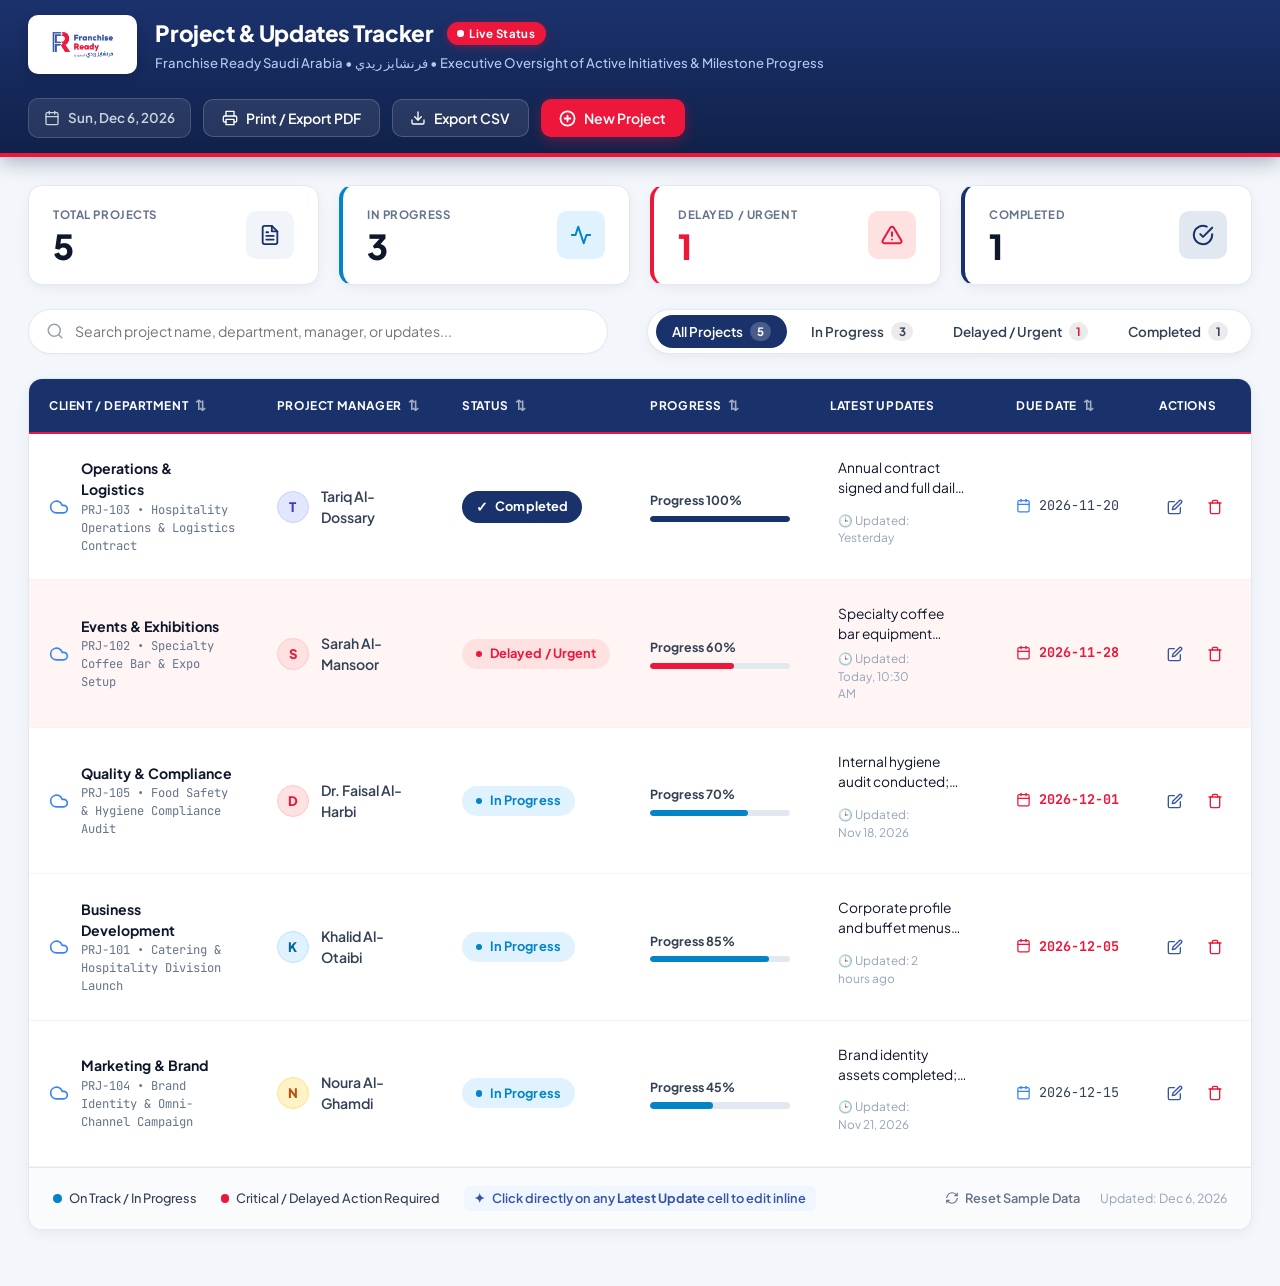
==== commit 700aee4b: "new updates" ====
--- a/index.html
+++ b/index.html
@@ -3,7 +3,7 @@
 <head>
   <meta charset="UTF-8">
   <meta name="viewport" content="width=device-width, initial-scale=1.0">
-  <title>YARAMAY | Project &amp; Updates Tracker - Computer Maintenance Services</title>
+  <title>Franchise Ready | Project &amp; Updates Tracker - فرنشايز ريدي</title>
   <link rel="icon" type="image/png" href="assets/logo.png">
   <link rel="preconnect" href="https://fonts.googleapis.com">
   <link rel="preconnect" href="https://fonts.gstatic.com" crossorigin>
@@ -12,13 +12,13 @@
 </head>
 <body>
 
-  <!-- Top App Navigation / YARAMAY Executive Header -->
+  <!-- Top App Navigation / Franchise Ready Executive Header -->
   <header class="app-header">
     <div class="header-container">
       <div class="header-brand">
-        <!-- Official YARAMAY Logo Card -->
-        <a href="index.html" class="brand-logo-card" title="YARAMAY Computer Maintenance Services">
-          <img src="assets/logo.png" alt="YARAMAY Computer Maintenance Services Logo" class="brand-logo-img">
+        <!-- Official Franchise Ready Logo Card -->
+        <a href="index.html" class="brand-logo-card" title="Franchise Ready - فرنشايز ريدي السعودية">
+          <img src="assets/logo.png" alt="Franchise Ready Logo" class="brand-logo-img">
         </a>
 
         <div class="header-titles">
@@ -28,7 +28,7 @@
               <span class="live-dot"></span> Live Status
             </span>
           </div>
-          <p class="app-subtitle">YARAMAY Computer Maintenance Services &bull; Executive Operations &amp; Milestone Oversight</p>
+          <p class="app-subtitle">Franchise Ready Saudi Arabia &bull; فرنشايز ريدي &bull; Executive Oversight of Active Initiatives &amp; Milestone Progress</p>
         </div>
       </div>
 
@@ -75,7 +75,7 @@
 
   <!-- Main Container -->
   <main class="main-wrapper">
-    <!-- KPI Metrics Strip with YARAMAY Brand Accents -->
+    <!-- KPI Metrics Strip with Franchise Ready Brand Accents -->
     <section class="kpi-grid">
       <!-- Total Projects -->
       <div class="kpi-card card-total">
@@ -107,7 +107,7 @@
         </div>
       </div>
 
-      <!-- Delayed / Urgent (YARAMAY Red Alert) -->
+      <!-- Delayed / Urgent (Franchise Ready Red Alert) -->
       <div class="kpi-card card-delayed">
         <div class="kpi-info">
           <span class="kpi-label">DELAYED / URGENT</span>
@@ -144,7 +144,7 @@
           <circle cx="11" cy="11" r="8"></circle>
           <line x1="21" y1="21" x2="16.65" y2="16.65"></line>
         </svg>
-        <input type="text" id="searchInput" placeholder="Search project name, client, engineer, or update notes..." autocomplete="off">
+        <input type="text" id="searchInput" placeholder="Search project name, department, manager, or updates..." autocomplete="off">
         <button type="button" class="btn-clear-search" id="btnClearSearch" title="Clear search" style="display: none;">✕</button>
       </div>
 
@@ -164,13 +164,13 @@
             <tr>
               <th scope="col" class="th-dept sortable" data-sort="department">
                 <div class="th-content">
-                  <span>CLIENT / SERVICE DEPT</span>
+                  <span>CLIENT / DEPARTMENT</span>
                   <span class="sort-icon">⇅</span>
                 </div>
               </th>
               <th scope="col" class="th-manager sortable" data-sort="manager">
                 <div class="th-content">
-                  <span>LEAD ENGINEER / MANAGER</span>
+                  <span>PROJECT MANAGER</span>
                   <span class="sort-icon">⇅</span>
                 </div>
               </th>
@@ -188,7 +188,7 @@
               </th>
               <th scope="col" class="th-updates">
                 <div class="th-content">
-                  <span>LATEST OPERATIONAL UPDATES</span>
+                  <span>LATEST UPDATES</span>
                 </div>
               </th>
               <th scope="col" class="th-date sortable" data-sort="dueDate">
@@ -201,7 +201,7 @@
             </tr>
           </thead>
           <tbody id="projectsTableBody">
-            <!-- Rendered by JavaScript -->
+            <!-- Rendered dynamically by JavaScript -->
           </tbody>
         </table>
       </div>
@@ -255,7 +255,7 @@
     </svg>
   </button>
 
-  <!-- Modal: Add / Edit Project -->
+  <!-- Modal: Add / Edit Project (Matches Screenshot 1 & 2) -->
   <div class="modal-backdrop" id="projectModal" aria-hidden="true">
     <div class="modal-dialog" role="dialog" aria-modal="true" aria-labelledby="modalTitle">
       <div class="modal-header">
@@ -284,7 +284,7 @@
             </div>
             <div class="form-group">
               <label for="projectName">PROJECT NAME <span class="required">*</span></label>
-              <input type="text" id="projectName" class="form-control" placeholder="e.g. Workstation Hardware Overhaul" required>
+              <input type="text" id="projectName" class="form-control" placeholder="Enter full project title..." required>
               <small class="field-error" id="errProjectName"></small>
             </div>
           </div>
@@ -292,13 +292,13 @@
           <!-- Row 2: Department & Manager -->
           <div class="form-row form-grid-2">
             <div class="form-group">
-              <label for="clientDepartment">CLIENT / SERVICE DEPT <span class="required">*</span></label>
-              <input type="text" id="clientDepartment" class="form-control" placeholder="e.g. Al-Faisaliah Corp / Hardware Maintenance" required>
+              <label for="clientDepartment">CLIENT / DEPARTMENT <span class="required">*</span></label>
+              <input type="text" id="clientDepartment" class="form-control" placeholder="e.g., Hospitality & Catering Division" required>
               <small class="field-error" id="errClientDepartment"></small>
             </div>
             <div class="form-group">
-              <label for="projectManager">LEAD ENGINEER / MANAGER <span class="required">*</span></label>
-              <input type="text" id="projectManager" class="form-control" placeholder="e.g. Sarah Al-Mansoor" required>
+              <label for="projectManager">PROJECT MANAGER <span class="required">*</span></label>
+              <input type="text" id="projectManager" class="form-control" placeholder="e.g., Sarah Al-Mansoor" required>
               <small class="field-error" id="errProjectManager"></small>
             </div>
           </div>
@@ -337,8 +337,8 @@
 
           <!-- Row 4: Latest Updates -->
           <div class="form-group">
-            <label for="latestUpdates">LATEST OPERATIONAL UPDATES <span class="required">*</span></label>
-            <textarea id="latestUpdates" rows="3" class="form-control" placeholder="Summarize recent technical milestones, hardware repairs, blockers, or next steps..." required></textarea>
+            <label for="latestUpdates">LATEST UPDATES <span class="required">*</span></label>
+            <textarea id="latestUpdates" rows="3" class="form-control" placeholder="Summarize recent milestones, blockers, or next action items..." required></textarea>
             <small class="field-error" id="errLatestUpdates"></small>
           </div>
         </div>
@@ -373,7 +373,7 @@
           <div class="inline-project-info" id="inlineProjectInfo"></div>
           <div class="form-group">
             <label for="inlineUpdateText">LATEST OPERATIONAL UPDATE</label>
-            <textarea id="inlineUpdateText" rows="4" class="form-control" required placeholder="Type operational maintenance update..."></textarea>
+            <textarea id="inlineUpdateText" rows="4" class="form-control" required placeholder="Type operational update..."></textarea>
           </div>
         </div>
         <div class="modal-footer">
@@ -405,16 +405,16 @@
   <!-- Toast Notification Container -->
   <div class="toast-container" id="toastContainer"></div>
 
-  <!-- Print Title (Only rendered in printed/PDF version) -->
+  <!-- Print Title (Rendered in printed / PDF version) -->
   <div class="print-header-cover" style="display: none;">
     <div class="print-brand-wrap">
-      <img src="assets/logo.png" alt="YARAMAY Logo" class="print-logo">
+      <img src="assets/logo.png" alt="Franchise Ready Logo" class="print-logo">
       <div>
-        <h2>YARAMAY COMPUTER MAINTENANCE SERVICES</h2>
+        <h2>FRANCHISE READY SAUDI ARABIA &bull; فرنشايز ريدي</h2>
         <p>EXECUTIVE PROJECT &amp; OPERATIONAL UPDATES REPORT</p>
       </div>
     </div>
-    <p class="print-meta-line">Generated on <span id="printDateStamp"></span> &bull; Internal Management System</p>
+    <p class="print-meta-line">Generated on <span id="printDateStamp"></span> &bull; Executive Management Portal</p>
   </div>
 
   <script src="js/app.js"></script>
--- a/css/style.css
+++ b/css/style.css
@@ -1,6 +1,6 @@
 /* ==========================================================================
-   YARAMAY Computer Maintenance Services - Executive Tracker Stylesheet
-   Corporate Identity: Deep Midnight Navy (#0d1b3e) & Signature Scarlet Red (#e01e26)
+   Franchise Ready (فرنشايز ريدي السعودية) - Executive Tracker Stylesheet
+   Corporate Identity: Royal Blue (#3654a4), Deep Navy (#1a326b) & Scarlet Red (#ec173a)
    Responsive (Mobile, Tablet, Desktop) & Print/PDF Optimized
    ========================================================================== */
 
@@ -8,23 +8,23 @@
   --font-primary: 'Plus Jakarta Sans', -apple-system, BlinkMacSystemFont, "Segoe UI", Roboto, sans-serif;
   --font-mono: 'JetBrains Mono', monospace;
 
-  /* YARAMAY Official Brand Palette */
-  --brand-navy: #0d1b3e;          /* Navy from the "M" */
-  --brand-navy-dark: #071026;
-  --brand-navy-secondary: #172a56;
-  --brand-navy-light: #233b74;
-
-  --brand-red: #e01e26;           /* Crimson from the "Y" */
-  --brand-red-hover: #c4141c;
+  /* Franchise Ready Official Brand Palette */
+  --brand-navy: #1a326b;          /* Corporate Royal Navy */
+  --brand-navy-dark: #102149;
+  --brand-blue: #3654a4;          /* "Franchise" & "F" Blue */
+  --brand-blue-light: #5274cc;
+
+  --brand-red: #ec173a;           /* "Ready" & "R" Scarlet Red */
+  --brand-red-hover: #d31031;
   --brand-red-subtle: #fee2e2;
-  --brand-red-glow: rgba(224, 30, 38, 0.32);
+  --brand-red-glow: rgba(236, 23, 58, 0.32);
 
   /* Neutrals & Layout */
   --body-bg: #f3f6fa;
   --surface: #ffffff;
   --surface-hover: #f8fafc;
   --surface-border: #e2e8f0;
-  --surface-shadow: 0 4px 16px -2px rgba(13, 27, 62, 0.06), 0 2px 6px -2px rgba(13, 27, 62, 0.03);
+  --surface-shadow: 0 4px 16px -2px rgba(26, 50, 107, 0.06), 0 2px 6px -2px rgba(26, 50, 107, 0.03);
 
   --text-main: #0f172a;
   --text-secondary: #334155;
@@ -38,15 +38,15 @@
   --status-inprogress-bar: #0284c7;
 
   --status-delayed-bg: #fee2e2;
-  --status-delayed-text: #e01e26;
-  --status-delayed-dot: #e01e26;
-  --status-delayed-bar: #e01e26;
+  --status-delayed-text: #ec173a;
+  --status-delayed-dot: #ec173a;
+  --status-delayed-bar: #ec173a;
   --status-delayed-row: #fff5f5;
 
-  --status-completed-bg: #0d1b3e;
+  --status-completed-bg: #1a326b;
   --status-completed-text: #ffffff;
   --status-completed-dot: #38bdf8;
-  --status-completed-bar: #0d1b3e;
+  --status-completed-bar: #1a326b;
 
   /* Design Constants */
   --radius-sm: 6px;
@@ -75,13 +75,13 @@
 }
 
 /* ==========================================================================
-   Header: YARAMAY Executive Midnight Bar with Red Accent
+   Header: Franchise Ready Executive Royal Navy Bar with Red Accent
    ========================================================================== */
 .app-header {
-  background: linear-gradient(180deg, #0e1e44 0%, #091533 100%);
+  background: linear-gradient(180deg, #1b326d 0%, #10214a 100%);
   color: #ffffff;
   border-bottom: 4px solid var(--brand-red);
-  box-shadow: 0 4px 20px rgba(7, 16, 38, 0.35);
+  box-shadow: 0 4px 20px rgba(16, 33, 74, 0.35);
   position: sticky;
   top: 0;
   z-index: 100;
@@ -104,16 +104,16 @@
   gap: 1.15rem;
 }
 
-/* YARAMAY Logo Presentation Card */
+/* Franchise Ready Logo Presentation Card */
 .brand-logo-card {
   display: inline-flex;
   align-items: center;
   justify-content: center;
   background-color: #ffffff;
-  padding: 0.35rem 0.75rem;
+  padding: 0.35rem 0.85rem;
   border-radius: var(--radius-md);
-  border: 1.5px solid rgba(255, 255, 255, 0.3);
-  box-shadow: 0 4px 12px rgba(0, 0, 0, 0.18), inset 0 1px 0 rgba(255, 255, 255, 0.8);
+  border: 1.5px solid rgba(255, 255, 255, 0.4);
+  box-shadow: 0 4px 12px rgba(0, 0, 0, 0.16), inset 0 1px 0 rgba(255, 255, 255, 0.8);
   transition: var(--transition);
   text-decoration: none;
   cursor: pointer;
@@ -121,12 +121,12 @@
 
 .brand-logo-card:hover {
   transform: translateY(-1px);
-  box-shadow: 0 6px 16px rgba(224, 30, 38, 0.25);
+  box-shadow: 0 6px 16px rgba(236, 23, 58, 0.3);
   border-color: var(--brand-red);
 }
 
 .brand-logo-img {
-  height: 44px;
+  height: 46px;
   width: auto;
   object-fit: contain;
   display: block;
@@ -183,7 +183,7 @@
 
 .app-subtitle {
   font-size: 0.82rem;
-  color: #a5b9e0;
+  color: #b5c7f0;
   font-weight: 500;
 }
 
@@ -198,8 +198,8 @@
   display: flex;
   align-items: center;
   gap: 0.5rem;
-  background: rgba(255, 255, 255, 0.08);
-  border: 1px solid rgba(255, 255, 255, 0.14);
+  background: rgba(255, 255, 255, 0.09);
+  border: 1px solid rgba(255, 255, 255, 0.15);
   padding: 0.55rem 0.95rem;
   border-radius: var(--radius-md);
   font-size: 0.84rem;
@@ -232,11 +232,11 @@
 }
 
 .btn-secondary:hover {
-  background: rgba(255, 255, 255, 0.16);
+  background: rgba(255, 255, 255, 0.18);
   border-color: rgba(255, 255, 255, 0.28);
 }
 
-/* Signature YARAMAY Red Primary Button */
+/* Franchise Ready Red Primary Button */
 .btn-primary.btn-new-project {
   background-color: var(--brand-red);
   color: #ffffff;
@@ -246,7 +246,7 @@
 .btn-primary.btn-new-project:hover {
   background-color: var(--brand-red-hover);
   transform: translateY(-1px);
-  box-shadow: 0 6px 18px rgba(224, 30, 38, 0.45);
+  box-shadow: 0 6px 18px rgba(236, 23, 58, 0.45);
 }
 
 /* ==========================================================================
@@ -263,7 +263,7 @@
 }
 
 /* ==========================================================================
-   KPI Metrics Grid with YARAMAY Accents
+   KPI Metrics Grid with Franchise Ready Accents
    ========================================================================== */
 .kpi-grid {
   display: grid;
@@ -287,7 +287,7 @@
 
 .kpi-card:hover {
   transform: translateY(-2px);
-  box-shadow: 0 10px 24px -4px rgba(13, 27, 62, 0.1);
+  box-shadow: 0 10px 24px -4px rgba(26, 50, 107, 0.1);
 }
 
 .kpi-info {
@@ -334,7 +334,7 @@
   color: #0284c7;
 }
 
-/* Delayed / Urgent Card (YARAMAY Red) */
+/* Delayed / Urgent Card (Franchise Ready Red) */
 .card-delayed {
   border-left: 4.5px solid var(--brand-red);
 }
@@ -346,7 +346,7 @@
   color: var(--brand-red);
 }
 
-/* Completed Card (YARAMAY Navy) */
+/* Completed Card (Franchise Ready Navy) */
 .card-completed {
   border-left: 4.5px solid var(--brand-navy);
 }
@@ -398,7 +398,7 @@
 
 .search-input-wrapper input:focus {
   border-color: var(--brand-red);
-  box-shadow: 0 0 0 3px rgba(224, 30, 38, 0.12);
+  box-shadow: 0 0 0 3px rgba(236, 23, 58, 0.12);
 }
 
 .btn-clear-search {
@@ -512,7 +512,7 @@
   border: none;
   white-space: nowrap;
   user-select: none;
-  border-bottom: 2px solid var(--brand-red);
+  border-bottom: 2.5px solid var(--brand-red);
 }
 
 .projects-table thead th.sortable {
@@ -521,7 +521,7 @@
 }
 
 .projects-table thead th.sortable:hover {
-  background-color: var(--brand-navy-secondary);
+  background-color: #213d7f;
 }
 
 .th-content {
@@ -566,12 +566,7 @@
 }
 
 .dept-icon-box {
-  color: var(--brand-red);
-  background: #fef2f2;
-  border: 1px solid #fee2e2;
-  width: 36px;
-  height: 36px;
-  border-radius: var(--radius-sm);
+  color: #3b82f6;
   display: flex;
   align-items: center;
   justify-content: center;
@@ -606,7 +601,7 @@
   height: 32px;
   border-radius: 50%;
   background-color: #e0f2fe;
-  color: var(--brand-navy);
+  color: #0369a1;
   font-size: 0.82rem;
   font-weight: 800;
   display: flex;
@@ -617,9 +612,9 @@
 }
 
 .manager-avatar.avatar-s { background-color: #fee2e2; color: var(--brand-red); border-color: #fecaca; }
-.manager-avatar.avatar-t { background-color: #e0e7ff; color: var(--brand-navy); border-color: #c7d2fe; }
+.manager-avatar.avatar-t { background-color: #e0e7ff; color: #4338ca; border-color: #c7d2fe; }
 .manager-avatar.avatar-n { background-color: #fef3c7; color: #b45309; border-color: #fde68a; }
-.manager-avatar.avatar-k { background-color: #e0f2fe; color: #0284c7; border-color: #bae6fd; }
+.manager-avatar.avatar-k { background-color: #e0f2fe; color: #0369a1; border-color: #bae6fd; }
 
 .manager-name {
   font-weight: 600;
@@ -719,7 +714,7 @@
 }
 
 .update-cell:hover {
-  background-color: rgba(224, 30, 38, 0.06);
+  background-color: rgba(54, 84, 164, 0.08);
 }
 
 .update-text {
@@ -743,7 +738,7 @@
 
 .update-edit-hint {
   font-size: 0.72rem;
-  color: var(--brand-red);
+  color: var(--brand-blue);
   font-weight: 600;
   opacity: 0;
   transition: opacity 0.15s ease;
@@ -798,7 +793,7 @@
 }
 
 .btn-action-edit {
-  color: var(--brand-navy);
+  color: var(--brand-blue);
 }
 .btn-action-edit:hover {
   background-color: #eff6ff;
@@ -852,9 +847,9 @@
 .dot-red { background-color: var(--brand-red); }
 
 .inline-edit-hint {
-  color: var(--brand-red);
+  color: var(--brand-blue);
   font-weight: 600;
-  background: #fef2f2;
+  background: #eff6ff;
   padding: 0.2rem 0.6rem;
   border-radius: var(--radius-sm);
 }
@@ -912,12 +907,12 @@
 }
 
 /* ==========================================================================
-   Modals: YARAMAY Branded Dialogs
+   Modals: Franchise Ready Branded Dialogs (Matches Screenshot 1 & 2)
    ========================================================================== */
 .modal-backdrop {
   position: fixed;
   inset: 0;
-  background-color: rgba(7, 16, 38, 0.72);
+  background-color: rgba(16, 33, 74, 0.72);
   backdrop-filter: blur(4px);
   display: flex;
   align-items: center;
@@ -937,7 +932,7 @@
 .modal-dialog {
   background: var(--surface);
   border-radius: var(--radius-lg);
-  box-shadow: 0 20px 40px -8px rgba(7, 16, 38, 0.45);
+  box-shadow: 0 20px 40px -8px rgba(16, 33, 74, 0.45);
   width: 100%;
   max-width: 640px;
   overflow: hidden;
@@ -954,9 +949,9 @@
   max-width: 460px;
 }
 
-/* Modal Header: YARAMAY Navy with Red Accent Line */
+/* Modal Header: Franchise Ready Navy with Red Accent Line */
 .modal-header {
-  background: linear-gradient(180deg, #0d1b3e 0%, #071026 100%);
+  background: linear-gradient(180deg, #1b326d 0%, #10214a 100%);
   color: #ffffff;
   padding: 1.15rem 1.5rem;
   display: flex;
@@ -1054,8 +1049,8 @@
 }
 
 .form-control:focus {
-  border-color: var(--brand-red);
-  box-shadow: 0 0 0 3px rgba(224, 30, 38, 0.12);
+  border-color: var(--brand-blue);
+  box-shadow: 0 0 0 3px rgba(54, 84, 164, 0.15);
 }
 
 .form-control.is-invalid {
@@ -1078,14 +1073,14 @@
 }
 
 .progress-badge-val {
-  background-color: #fee2e2;
-  color: var(--brand-red);
+  background-color: #e0f2fe;
+  color: #0369a1;
   font-family: var(--font-mono);
   font-size: 0.78rem;
   font-weight: 800;
   padding: 0.15rem 0.5rem;
   border-radius: var(--radius-sm);
-  border: 1px solid #fecaca;
+  border: 1px solid #bae6fd;
 }
 
 .range-slider-wrapper {
@@ -1108,7 +1103,7 @@
   width: 18px;
   height: 18px;
   border-radius: 50%;
-  background: var(--brand-red);
+  background: var(--brand-blue);
   border: 2px solid #ffffff;
   box-shadow: 0 2px 5px rgba(0, 0, 0, 0.25);
   cursor: pointer;
@@ -1141,12 +1136,12 @@
 }
 
 .btn-save {
-  background-color: var(--brand-navy);
-  color: #ffffff;
-  box-shadow: 0 2px 6px rgba(13, 27, 62, 0.3);
+  background-color: #2563eb;
+  color: #ffffff;
+  box-shadow: 0 2px 6px rgba(37, 99, 235, 0.3);
 }
 .btn-save:hover {
-  background-color: var(--brand-navy-dark);
+  background-color: #1d4ed8;
 }
 
 .modal-header-danger {
@@ -1257,7 +1252,7 @@
   }
 
   .brand-logo-img {
-    height: 36px;
+    height: 38px;
   }
 
   .header-actions .btn-print,
@@ -1354,7 +1349,7 @@
 }
 
 /* ==========================================================================
-   Print / Export PDF Optimization with YARAMAY Branding
+   Print / Export PDF Optimization with Franchise Ready Branding
    ========================================================================== */
 @media print {
   body {
@@ -1378,7 +1373,7 @@
     display: block !important;
     padding-bottom: 1.5rem;
     margin-bottom: 1.5rem;
-    border-bottom: 3px solid #e01e26;
+    border-bottom: 3px solid #ec173a;
   }
 
   .print-brand-wrap {
@@ -1389,14 +1384,14 @@
   }
 
   .print-logo {
-    height: 60px;
+    height: 55px;
     width: auto;
   }
 
   .print-header-cover h2 {
-    font-size: 1.4rem;
+    font-size: 1.35rem;
     font-weight: 800;
-    color: #0d1b3e;
+    color: #1a326b;
     margin: 0;
   }
 
@@ -1428,7 +1423,7 @@
   }
 
   .projects-table thead th {
-    background-color: #0d1b3e !important;
+    background-color: #1a326b !important;
     color: #ffffff !important;
     -webkit-print-color-adjust: exact;
     print-color-adjust: exact;
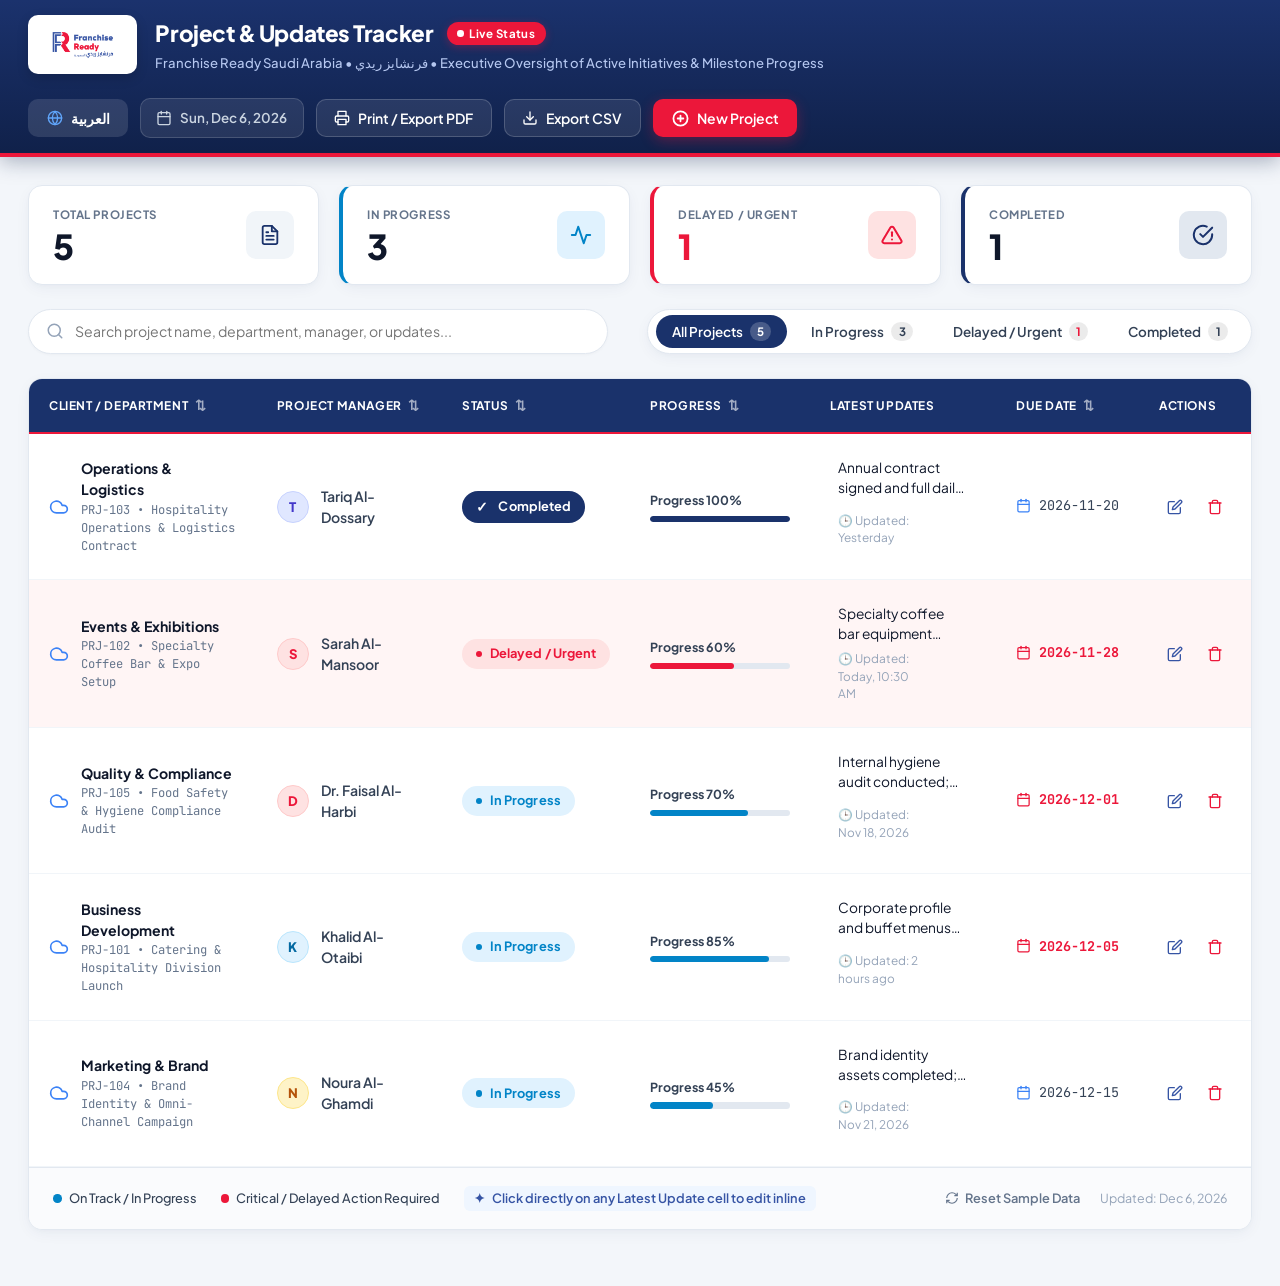
==== commit 591aa097: "new updates" ====
--- a/index.html
+++ b/index.html
@@ -1,5 +1,5 @@
 <!DOCTYPE html>
-<html lang="en">
+<html lang="en" dir="ltr" id="htmlRoot">
 <head>
   <meta charset="UTF-8">
   <meta name="viewport" content="width=device-width, initial-scale=1.0">
@@ -7,7 +7,7 @@
   <link rel="icon" type="image/png" href="assets/logo.png">
   <link rel="preconnect" href="https://fonts.googleapis.com">
   <link rel="preconnect" href="https://fonts.gstatic.com" crossorigin>
-  <link href="https://fonts.googleapis.com/css2?family=Plus+Jakarta+Sans:wght@400;500;600;700;800&family=JetBrains+Mono:wght@500;600&display=swap" rel="stylesheet">
+  <link href="https://fonts.googleapis.com/css2?family=Cairo:wght@400;600;700;800;900&family=Plus+Jakarta+Sans:wght@400;500;600;700;800&family=JetBrains+Mono:wght@500;600&display=swap" rel="stylesheet">
   <link rel="stylesheet" href="css/style.css">
 </head>
 <body>
@@ -23,16 +23,27 @@
 
         <div class="header-titles">
           <div class="title-row">
-            <h1 class="app-title">Project &amp; Updates Tracker</h1>
+            <h1 class="app-title" data-i18n="appTitle">Project &amp; Updates Tracker</h1>
             <span class="live-status-badge">
-              <span class="live-dot"></span> Live Status
+              <span class="live-dot"></span> <span data-i18n="liveStatus">Live Status</span>
             </span>
           </div>
-          <p class="app-subtitle">Franchise Ready Saudi Arabia &bull; فرنشايز ريدي &bull; Executive Oversight of Active Initiatives &amp; Milestone Progress</p>
+          <p class="app-subtitle" data-i18n="appSubtitle">Franchise Ready Saudi Arabia &bull; فرنشايز ريدي &bull; Executive Oversight of Active Initiatives &amp; Milestone Progress</p>
         </div>
       </div>
 
       <div class="header-actions">
+        <!-- Bilingual Language Switcher (EN / العربية) -->
+        <button type="button" class="btn btn-lang-switch" id="btnLangToggle" title="Switch Language / تغيير اللغة">
+          <svg class="lang-icon" viewBox="0 0 24 24" width="16" height="16" fill="none" stroke="currentColor" stroke-width="2" stroke-linecap="round" stroke-linejoin="round">
+            <circle cx="12" cy="12" r="10"></circle>
+            <line x1="2" y1="12" x2="22" y2="12"></line>
+            <path d="M12 2a15.3 15.3 0 0 1 4 10 15.3 15.3 0 0 1-4 10 15.3 15.3 0 0 1-4-10 15.3 15.3 0 0 1 4-10z"></path>
+          </svg>
+          <span id="langText">العربية</span>
+        </button>
+
+        <!-- Current Date Indicator -->
         <div class="date-display" id="currentDateDisplay">
           <svg viewBox="0 0 24 24" width="16" height="16" fill="none" stroke="currentColor" stroke-width="2" stroke-linecap="round" stroke-linejoin="round">
             <rect x="3" y="4" width="18" height="18" rx="2" ry="2"></rect>
@@ -49,7 +60,7 @@
             <path d="M6 18H4a2 2 0 0 1-2-2v-5a2 2 0 0 1 2-2h16a2 2 0 0 1 2 2v5a2 2 0 0 1-2 2h-2"></path>
             <rect x="6" y="14" width="12" height="8"></rect>
           </svg>
-          <span>Print / Export PDF</span>
+          <span data-i18n="printPdf">Print / Export PDF</span>
         </button>
 
         <button type="button" class="btn btn-secondary btn-export-csv" id="btnExportCSV" title="Export data to CSV spreadsheet">
@@ -58,7 +69,7 @@
             <polyline points="7 10 12 15 17 10"></polyline>
             <line x1="12" y1="15" x2="12" y2="3"></line>
           </svg>
-          <span>Export CSV</span>
+          <span data-i18n="exportCsv">Export CSV</span>
         </button>
 
         <button type="button" class="btn btn-primary btn-new-project" id="btnOpenNewModal">
@@ -67,7 +78,7 @@
             <line x1="12" y1="8" x2="12" y2="16"></line>
             <line x1="8" y1="12" x2="16" y2="12"></line>
           </svg>
-          <span>New Project</span>
+          <span data-i18n="newProject">New Project</span>
         </button>
       </div>
     </div>
@@ -80,7 +91,7 @@
       <!-- Total Projects -->
       <div class="kpi-card card-total">
         <div class="kpi-info">
-          <span class="kpi-label">TOTAL PROJECTS</span>
+          <span class="kpi-label" data-i18n="kpiTotal">TOTAL PROJECTS</span>
           <span class="kpi-value" id="kpiTotal">0</span>
         </div>
         <div class="kpi-icon-box total-icon">
@@ -97,7 +108,7 @@
       <!-- In Progress -->
       <div class="kpi-card card-in-progress">
         <div class="kpi-info">
-          <span class="kpi-label">IN PROGRESS</span>
+          <span class="kpi-label" data-i18n="kpiInProgress">IN PROGRESS</span>
           <span class="kpi-value" id="kpiInProgress">0</span>
         </div>
         <div class="kpi-icon-box progress-icon">
@@ -107,10 +118,10 @@
         </div>
       </div>
 
-      <!-- Delayed / Urgent (Franchise Ready Red Alert) -->
+      <!-- Delayed / Urgent -->
       <div class="kpi-card card-delayed">
         <div class="kpi-info">
-          <span class="kpi-label">DELAYED / URGENT</span>
+          <span class="kpi-label" data-i18n="kpiDelayed">DELAYED / URGENT</span>
           <span class="kpi-value alert-text" id="kpiDelayed">0</span>
         </div>
         <div class="kpi-icon-box delayed-icon">
@@ -125,7 +136,7 @@
       <!-- Completed -->
       <div class="kpi-card card-completed">
         <div class="kpi-info">
-          <span class="kpi-label">COMPLETED</span>
+          <span class="kpi-label" data-i18n="kpiCompleted">COMPLETED</span>
           <span class="kpi-value" id="kpiCompleted">0</span>
         </div>
         <div class="kpi-icon-box completed-icon">
@@ -149,10 +160,18 @@
       </div>
 
       <div class="filter-pills" role="tablist">
-        <button type="button" class="filter-btn active" data-filter="all">All Projects <span class="badge-count" id="countAll">0</span></button>
-        <button type="button" class="filter-btn" data-filter="In Progress">In Progress <span class="badge-count" id="countInProgress">0</span></button>
-        <button type="button" class="filter-btn" data-filter="Delayed / Urgent">Delayed / Urgent <span class="badge-count alert-count" id="countDelayed">0</span></button>
-        <button type="button" class="filter-btn" data-filter="Completed">Completed <span class="badge-count" id="countCompleted">0</span></button>
+        <button type="button" class="filter-btn active" data-filter="all">
+          <span data-i18n="filterAll">All Projects</span> <span class="badge-count" id="countAll">0</span>
+        </button>
+        <button type="button" class="filter-btn" data-filter="In Progress">
+          <span data-i18n="filterInProgress">In Progress</span> <span class="badge-count" id="countInProgress">0</span>
+        </button>
+        <button type="button" class="filter-btn" data-filter="Delayed / Urgent">
+          <span data-i18n="filterDelayed">Delayed / Urgent</span> <span class="badge-count alert-count" id="countDelayed">0</span>
+        </button>
+        <button type="button" class="filter-btn" data-filter="Completed">
+          <span data-i18n="filterCompleted">Completed</span> <span class="badge-count" id="countCompleted">0</span>
+        </button>
       </div>
     </section>
 
@@ -164,40 +183,40 @@
             <tr>
               <th scope="col" class="th-dept sortable" data-sort="department">
                 <div class="th-content">
-                  <span>CLIENT / DEPARTMENT</span>
+                  <span data-i18n="colDept">CLIENT / DEPARTMENT</span>
                   <span class="sort-icon">⇅</span>
                 </div>
               </th>
               <th scope="col" class="th-manager sortable" data-sort="manager">
                 <div class="th-content">
-                  <span>PROJECT MANAGER</span>
+                  <span data-i18n="colManager">PROJECT MANAGER</span>
                   <span class="sort-icon">⇅</span>
                 </div>
               </th>
               <th scope="col" class="th-status sortable" data-sort="status">
                 <div class="th-content">
-                  <span>STATUS</span>
+                  <span data-i18n="colStatus">STATUS</span>
                   <span class="sort-icon">⇅</span>
                 </div>
               </th>
               <th scope="col" class="th-progress sortable" data-sort="progress">
                 <div class="th-content">
-                  <span>PROGRESS</span>
+                  <span data-i18n="colProgress">PROGRESS</span>
                   <span class="sort-icon">⇅</span>
                 </div>
               </th>
               <th scope="col" class="th-updates">
                 <div class="th-content">
-                  <span>LATEST UPDATES</span>
+                  <span data-i18n="colUpdates">LATEST UPDATES</span>
                 </div>
               </th>
               <th scope="col" class="th-date sortable" data-sort="dueDate">
                 <div class="th-content">
-                  <span>DUE DATE</span>
+                  <span data-i18n="colDate">DUE DATE</span>
                   <span class="sort-icon">⇅</span>
                 </div>
               </th>
-              <th scope="col" class="th-actions text-center">ACTIONS</th>
+              <th scope="col" class="th-actions text-center" data-i18n="colActions">ACTIONS</th>
             </tr>
           </thead>
           <tbody id="projectsTableBody">
@@ -209,9 +228,11 @@
       <!-- Empty State -->
       <div class="empty-state" id="emptyState" style="display: none;">
         <div class="empty-icon">📁</div>
-        <h3>No projects found</h3>
-        <p>No project matches your search or filter criteria. Try resetting filters or adding a new project.</p>
-        <button type="button" class="btn btn-primary" id="btnEmptyCreate">+ Add New Project</button>
+        <h3 data-i18n="emptyTitle">No projects found</h3>
+        <p data-i18n="emptyDesc">No project matches your search or filter criteria. Try resetting filters or adding a new project.</p>
+        <button type="button" class="btn btn-primary" id="btnEmptyCreate">
+          <span data-i18n="btnAddProject">+ Add New Project</span>
+        </button>
       </div>
 
       <!-- Table Footer / Legend / Controls -->
@@ -219,15 +240,15 @@
         <div class="legend-group">
           <div class="legend-item">
             <span class="legend-dot dot-blue"></span>
-            <span>On Track / In Progress</span>
+            <span data-i18n="legendOnTrack">On Track / In Progress</span>
           </div>
           <div class="legend-item">
             <span class="legend-dot dot-red"></span>
-            <span>Critical / Delayed Action Required</span>
+            <span data-i18n="legendDelayed">Critical / Delayed Action Required</span>
           </div>
           <div class="legend-item inline-edit-hint">
             <span class="hint-icon">✦</span>
-            <span>Click directly on any <strong>Latest Update</strong> cell to edit inline</span>
+            <span data-i18n="inlineEditHint">Click directly on any <strong>Latest Update</strong> cell to edit inline</span>
           </div>
         </div>
 
@@ -239,7 +260,7 @@
               <path d="M21 12a9 9 0 0 1-9 9 9.75 9.75 0 0 1-6.74-2.74L3 16"></path>
               <path d="M8 16H3v5"></path>
             </svg>
-            <span>Reset Sample Data</span>
+            <span data-i18n="resetSampleData">Reset Sample Data</span>
           </button>
           <span class="last-sync-time" id="lastSyncTime">Updated: Nov 24, 2026</span>
         </div>
@@ -278,12 +299,12 @@
           <!-- Row 1: Code & Name -->
           <div class="form-row form-grid-2">
             <div class="form-group">
-              <label for="projectCode">PROJECT CODE <span class="required">*</span></label>
+              <label for="projectCode"><span data-i18n="lblProjectCode">PROJECT CODE</span> <span class="required">*</span></label>
               <input type="text" id="projectCode" class="form-control" placeholder="PRJ-101" required>
               <small class="field-error" id="errProjectCode"></small>
             </div>
             <div class="form-group">
-              <label for="projectName">PROJECT NAME <span class="required">*</span></label>
+              <label for="projectName"><span data-i18n="lblProjectName">PROJECT NAME</span> <span class="required">*</span></label>
               <input type="text" id="projectName" class="form-control" placeholder="Enter full project title..." required>
               <small class="field-error" id="errProjectName"></small>
             </div>
@@ -292,12 +313,12 @@
           <!-- Row 2: Department & Manager -->
           <div class="form-row form-grid-2">
             <div class="form-group">
-              <label for="clientDepartment">CLIENT / DEPARTMENT <span class="required">*</span></label>
+              <label for="clientDepartment"><span data-i18n="lblDepartment">CLIENT / DEPARTMENT</span> <span class="required">*</span></label>
               <input type="text" id="clientDepartment" class="form-control" placeholder="e.g., Hospitality & Catering Division" required>
               <small class="field-error" id="errClientDepartment"></small>
             </div>
             <div class="form-group">
-              <label for="projectManager">PROJECT MANAGER <span class="required">*</span></label>
+              <label for="projectManager"><span data-i18n="lblManager">PROJECT MANAGER</span> <span class="required">*</span></label>
               <input type="text" id="projectManager" class="form-control" placeholder="e.g., Sarah Al-Mansoor" required>
               <small class="field-error" id="errProjectManager"></small>
             </div>
@@ -306,18 +327,18 @@
           <!-- Row 3: Status, Due Date, Progress -->
           <div class="form-row form-grid-3">
             <div class="form-group">
-              <label for="projectStatus">STATUS <span class="required">*</span></label>
+              <label for="projectStatus"><span data-i18n="lblStatus">STATUS</span> <span class="required">*</span></label>
               <div class="select-wrapper">
                 <select id="projectStatus" class="form-control" required>
-                  <option value="In Progress">In Progress</option>
-                  <option value="Delayed / Urgent">Delayed / Urgent</option>
-                  <option value="Completed">Completed</option>
+                  <option value="In Progress" data-i18n="optInProgress">In Progress</option>
+                  <option value="Delayed / Urgent" data-i18n="optDelayed">Delayed / Urgent</option>
+                  <option value="Completed" data-i18n="optCompleted">Completed</option>
                 </select>
               </div>
             </div>
 
             <div class="form-group">
-              <label for="dueDate">DUE DATE <span class="required">*</span></label>
+              <label for="dueDate"><span data-i18n="lblDueDate">DUE DATE</span> <span class="required">*</span></label>
               <div class="date-input-wrap">
                 <input type="date" id="dueDate" class="form-control" required>
               </div>
@@ -326,7 +347,7 @@
 
             <div class="form-group">
               <div class="progress-label-row">
-                <label for="progressRange">PROGRESS</label>
+                <label for="progressRange" data-i18n="lblProgress">PROGRESS</label>
                 <span class="progress-badge-val" id="progressValBadge">0%</span>
               </div>
               <div class="range-slider-wrapper">
@@ -337,21 +358,21 @@
 
           <!-- Row 4: Latest Updates -->
           <div class="form-group">
-            <label for="latestUpdates">LATEST UPDATES <span class="required">*</span></label>
+            <label for="latestUpdates"><span data-i18n="lblUpdates">LATEST UPDATES</span> <span class="required">*</span></label>
             <textarea id="latestUpdates" rows="3" class="form-control" placeholder="Summarize recent milestones, blockers, or next action items..." required></textarea>
             <small class="field-error" id="errLatestUpdates"></small>
           </div>
         </div>
 
         <div class="modal-footer">
-          <button type="button" class="btn btn-cancel" id="btnCancelModal">Cancel</button>
+          <button type="button" class="btn btn-cancel" id="btnCancelModal" data-i18n="btnCancel">Cancel</button>
           <button type="submit" class="btn btn-save" id="btnSaveProject">
             <svg viewBox="0 0 24 24" width="16" height="16" fill="none" stroke="currentColor" stroke-width="2" stroke-linecap="round" stroke-linejoin="round">
               <path d="M19 21H5a2 2 0 0 1-2-2V5a2 2 0 0 1 2-2h11l5 5v11a2 2 0 0 1-2 2z"></path>
               <polyline points="17 21 17 13 7 13 7 21"></polyline>
               <polyline points="7 3 7 8 15 8"></polyline>
             </svg>
-            <span>Save Project</span>
+            <span data-i18n="btnSaveProject">Save Project</span>
           </button>
         </div>
       </form>
@@ -363,7 +384,7 @@
     <div class="modal-dialog modal-sm" role="dialog">
       <div class="modal-header">
         <div class="modal-title-wrap">
-          <h2 class="modal-title" id="inlineModalTitle">Edit Latest Update</h2>
+          <h2 class="modal-title" id="inlineModalTitle" data-i18n="inlineModalTitle">Edit Latest Update</h2>
         </div>
         <button type="button" class="btn-modal-close" id="btnCloseInlineModal">✕</button>
       </div>
@@ -372,13 +393,13 @@
         <div class="modal-body">
           <div class="inline-project-info" id="inlineProjectInfo"></div>
           <div class="form-group">
-            <label for="inlineUpdateText">LATEST OPERATIONAL UPDATE</label>
+            <label for="inlineUpdateText" data-i18n="lblInlineUpdate">LATEST OPERATIONAL UPDATE</label>
             <textarea id="inlineUpdateText" rows="4" class="form-control" required placeholder="Type operational update..."></textarea>
           </div>
         </div>
         <div class="modal-footer">
-          <button type="button" class="btn btn-cancel" id="btnCancelInline">Cancel</button>
-          <button type="submit" class="btn btn-save">Update Now</button>
+          <button type="button" class="btn btn-cancel" id="btnCancelInline" data-i18n="btnCancel">Cancel</button>
+          <button type="submit" class="btn btn-save" data-i18n="btnUpdateNow">Update Now</button>
         </div>
       </form>
     </div>
@@ -388,16 +409,16 @@
   <div class="modal-backdrop" id="deleteConfirmModal" aria-hidden="true">
     <div class="modal-dialog modal-sm modal-danger" role="dialog">
       <div class="modal-header modal-header-danger">
-        <h2 class="modal-title">Delete Project</h2>
+        <h2 class="modal-title" data-i18n="deleteModalTitle">Delete Project</h2>
         <button type="button" class="btn-modal-close" id="btnCloseDeleteModal">✕</button>
       </div>
       <div class="modal-body">
-        <p>Are you sure you want to remove project <strong id="deleteProjectName"></strong>?</p>
-        <p class="text-muted text-sm">This action cannot be undone.</p>
+        <p><span data-i18n="deleteConfirmPrefix">Are you sure you want to remove project</span> <strong id="deleteProjectName"></strong>?</p>
+        <p class="text-muted text-sm" data-i18n="deleteWarning">This action cannot be undone.</p>
       </div>
       <div class="modal-footer">
-        <button type="button" class="btn btn-cancel" id="btnCancelDelete">Cancel</button>
-        <button type="button" class="btn btn-danger" id="btnConfirmDelete">Delete Project</button>
+        <button type="button" class="btn btn-cancel" id="btnCancelDelete" data-i18n="btnCancel">Cancel</button>
+        <button type="button" class="btn btn-danger" id="btnConfirmDelete" data-i18n="btnConfirmDelete">Delete Project</button>
       </div>
     </div>
   </div>
@@ -410,11 +431,11 @@
     <div class="print-brand-wrap">
       <img src="assets/logo.png" alt="Franchise Ready Logo" class="print-logo">
       <div>
-        <h2>FRANCHISE READY SAUDI ARABIA &bull; فرنشايز ريدي</h2>
-        <p>EXECUTIVE PROJECT &amp; OPERATIONAL UPDATES REPORT</p>
+        <h2 data-i18n="printTitle">FRANCHISE READY SAUDI ARABIA &bull; فرنشايز ريدي</h2>
+        <p data-i18n="printSub">EXECUTIVE PROJECT &amp; OPERATIONAL UPDATES REPORT</p>
       </div>
     </div>
-    <p class="print-meta-line">Generated on <span id="printDateStamp"></span> &bull; Executive Management Portal</p>
+    <p class="print-meta-line"><span data-i18n="printGen">Generated on</span> <span id="printDateStamp"></span> &bull; <span data-i18n="printPortal">Executive Management Portal</span></p>
   </div>
 
   <script src="js/app.js"></script>
--- a/css/style.css
+++ b/css/style.css
@@ -1,11 +1,13 @@
 /* ==========================================================================
    Franchise Ready (فرنشايز ريدي السعودية) - Executive Tracker Stylesheet
    Corporate Identity: Royal Blue (#3654a4), Deep Navy (#1a326b) & Scarlet Red (#ec173a)
-   Responsive (Mobile, Tablet, Desktop) & Print/PDF Optimized
+   Bilingual Support (English & Arabic RTL / LTR), Fully Responsive (Mobile, Tablet, Desktop)
    ========================================================================== */
 
 :root {
-  --font-primary: 'Plus Jakarta Sans', -apple-system, BlinkMacSystemFont, "Segoe UI", Roboto, sans-serif;
+  --font-en: 'Plus Jakarta Sans', -apple-system, BlinkMacSystemFont, "Segoe UI", Roboto, sans-serif;
+  --font-ar: 'Cairo', 'Tajawal', -apple-system, BlinkMacSystemFont, sans-serif;
+  --font-primary: var(--font-en);
   --font-mono: 'JetBrains Mono', monospace;
 
   /* Franchise Ready Official Brand Palette */
@@ -72,6 +74,11 @@
   min-height: 100vh;
   display: flex;
   flex-direction: column;
+}
+
+/* Arabic RTL Typography Mode */
+html[dir="rtl"] body {
+  font-family: var(--font-ar);
 }
 
 /* ==========================================================================
@@ -192,6 +199,33 @@
   align-items: center;
   gap: 0.75rem;
   flex-wrap: wrap;
+}
+
+/* Bilingual Language Switcher Button */
+.btn-lang-switch {
+  background: rgba(255, 255, 255, 0.12);
+  border: 1.5px solid rgba(255, 255, 255, 0.28);
+  color: #ffffff;
+  font-weight: 700;
+  font-size: 0.84rem;
+  display: inline-flex;
+  align-items: center;
+  gap: 0.45rem;
+  padding: 0.55rem 0.95rem;
+  border-radius: var(--radius-md);
+  cursor: pointer;
+  transition: var(--transition);
+  font-family: inherit;
+}
+
+.btn-lang-switch:hover {
+  background: rgba(255, 255, 255, 0.24);
+  border-color: #ffffff;
+  transform: translateY(-1px);
+}
+
+.lang-icon {
+  color: #60a5fa;
 }
 
 .date-display {
@@ -355,6 +389,20 @@
   color: var(--brand-navy);
 }
 
+/* RTL Mirrored Borders for KPI Cards */
+html[dir="rtl"] .card-in-progress {
+  border-left: 1px solid var(--surface-border);
+  border-right: 4.5px solid #0284c7;
+}
+html[dir="rtl"] .card-delayed {
+  border-left: 1px solid var(--surface-border);
+  border-right: 4.5px solid var(--brand-red);
+}
+html[dir="rtl"] .card-completed {
+  border-left: 1px solid var(--surface-border);
+  border-right: 4.5px solid var(--brand-navy);
+}
+
 /* ==========================================================================
    Toolbar: Search & Filter Tabs
    ========================================================================== */
@@ -418,6 +466,19 @@
   color: var(--text-main);
 }
 
+/* RTL Mirrored Search Input */
+html[dir="rtl"] .search-icon {
+  left: auto;
+  right: 1.1rem;
+}
+html[dir="rtl"] .search-input-wrapper input {
+  padding: 0.8rem 2.85rem 0.8rem 2.5rem;
+}
+html[dir="rtl"] .btn-clear-search {
+  right: auto;
+  left: 1rem;
+}
+
 .filter-pills {
   display: flex;
   align-items: center;
@@ -502,6 +563,10 @@
   text-align: left;
 }
 
+html[dir="rtl"] .projects-table {
+  text-align: right;
+}
+
 .projects-table thead th {
   background-color: var(--brand-navy);
   color: #ffffff;
@@ -667,6 +732,11 @@
   content: "✓";
   font-weight: 800;
   font-size: 0.85rem;
+  margin-right: 0.2rem;
+}
+html[dir="rtl"] .status-pill.completed::before {
+  margin-right: 0;
+  margin-left: 0.2rem;
 }
 
 /* Progress Cell */
@@ -1179,6 +1249,11 @@
   transition: transform 0.2s cubic-bezier(0.16, 1, 0.3, 1);
 }
 
+html[dir="rtl"] .fab-new-project {
+  right: auto;
+  left: 1.5rem;
+}
+
 .fab-new-project:active {
   transform: scale(0.92);
 }
@@ -1197,6 +1272,11 @@
   pointer-events: none;
 }
 
+html[dir="rtl"] .toast-container {
+  right: auto;
+  left: 1.5rem;
+}
+
 .toast {
   pointer-events: auto;
   background: var(--brand-navy);
@@ -1222,6 +1302,10 @@
 .toast-success { border-left: 4px solid #10b981; }
 .toast-error { border-left: 4px solid var(--brand-red); }
 .toast-info { border-left: 4px solid #38bdf8; }
+
+html[dir="rtl"] .toast-success { border-left: none; border-right: 4px solid #10b981; }
+html[dir="rtl"] .toast-error { border-left: none; border-right: 4px solid var(--brand-red); }
+html[dir="rtl"] .toast-info { border-left: none; border-right: 4px solid #38bdf8; }
 
 /* ==========================================================================
    Responsive Breakpoints: Tablets & Mobile
@@ -1345,6 +1429,10 @@
   .update-cell {
     max-width: 100%;
     text-align: right;
+  }
+
+  html[dir="rtl"] .update-cell {
+    text-align: left;
   }
 }
 
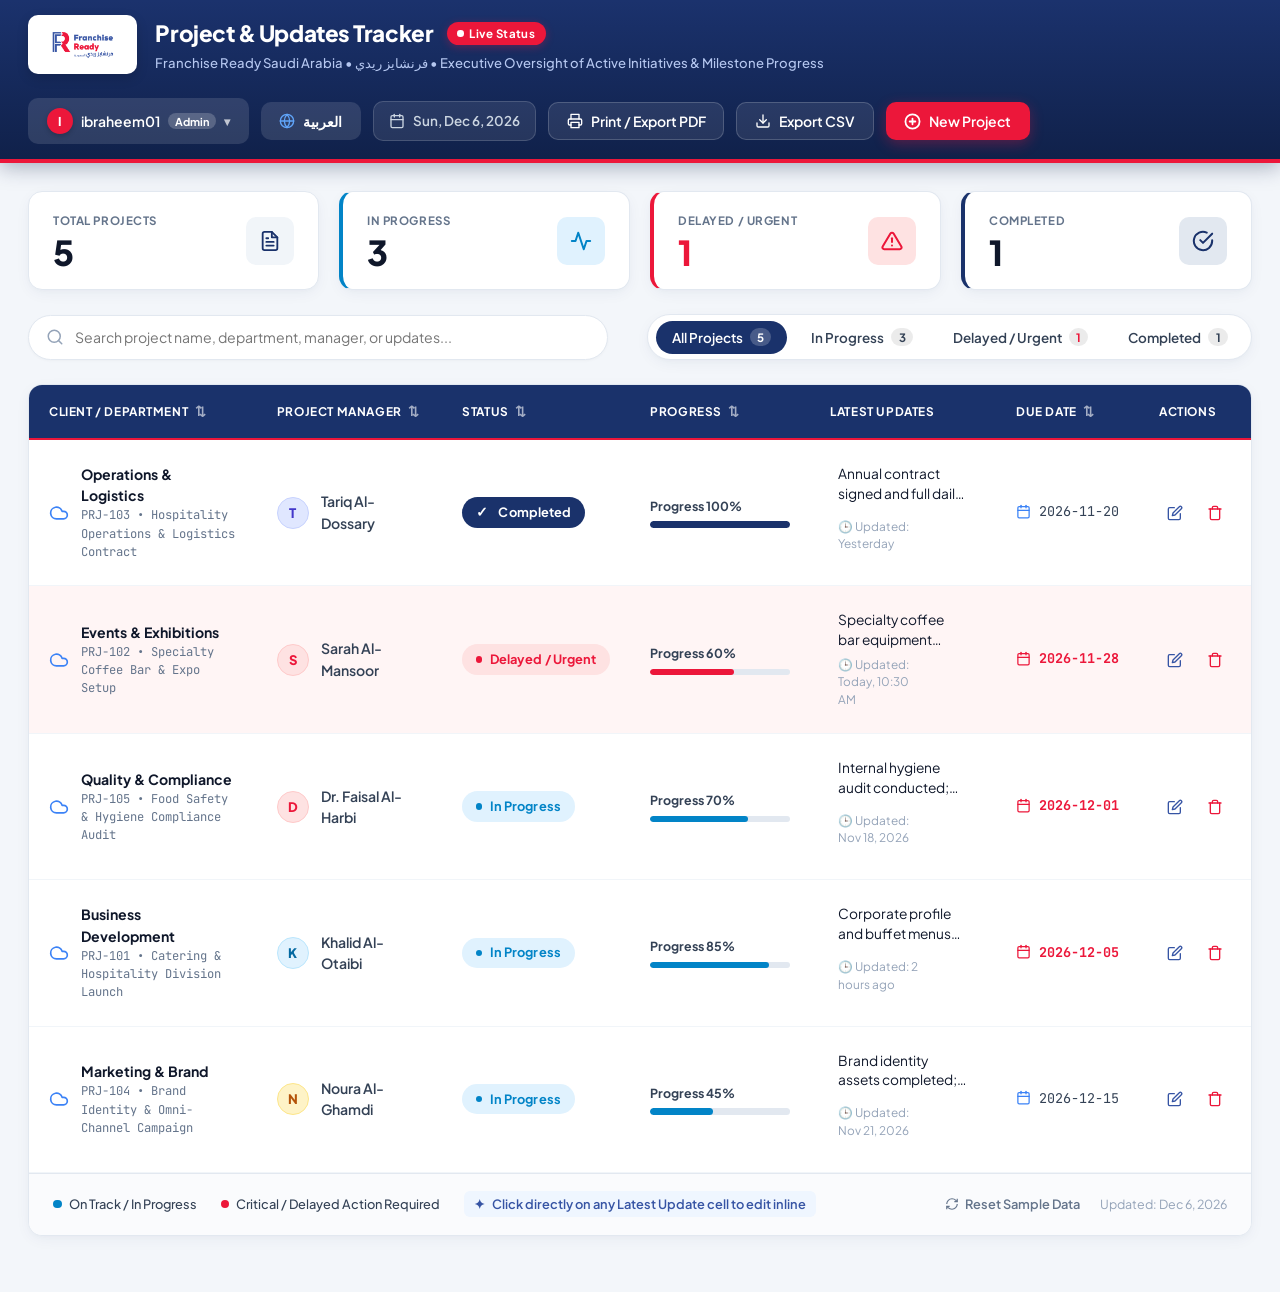
==== commit 6744e1bd: "new updates" ====
--- a/index.html
+++ b/index.html
@@ -33,6 +33,46 @@
       </div>
 
       <div class="header-actions">
+        <!-- User Session Pill & Dropdown -->
+        <div class="user-session-wrap" id="userSessionWrap">
+          <button type="button" class="btn btn-user-profile" id="btnUserMenu" aria-expanded="false" title="User Account">
+            <span class="user-avatar-mini" id="userMiniAvatar">A</span>
+            <span class="user-name-label" id="userNameLabel">ibraheem01</span>
+            <span class="user-role-badge" id="userRoleBadge">Admin</span>
+            <span class="dropdown-caret">▾</span>
+          </button>
+
+          <!-- User Account Dropdown Menu -->
+          <div class="user-dropdown-menu" id="userDropdownMenu" style="display: none;">
+            <div class="dropdown-header">
+              <strong id="dropdownUserFullName">Ibraheem Al-Dosari</strong>
+              <small class="text-muted" id="dropdownUserRole">System Administrator</small>
+            </div>
+            <div class="dropdown-divider"></div>
+            <!-- Admin only: Manage Users -->
+            <button type="button" class="dropdown-item" id="btnOpenUserManagement">
+              <span class="dropdown-icon">👥</span>
+              <span data-i18n="menuManageUsers">Manage Users</span>
+            </button>
+            <!-- Change Password -->
+            <button type="button" class="dropdown-item" id="btnOpenChangePassword">
+              <span class="dropdown-icon">🔑</span>
+              <span data-i18n="menuChangePassword">Change Password</span>
+            </button>
+            <!-- Standalone Login Page -->
+            <a href="login.html" class="dropdown-item">
+              <span class="dropdown-icon">🖥️</span>
+              <span data-i18n="menuStandaloneLogin">Login Page</span>
+            </a>
+            <div class="dropdown-divider"></div>
+            <!-- Logout -->
+            <button type="button" class="dropdown-item text-danger" id="btnLogout">
+              <span class="dropdown-icon">🚪</span>
+              <span data-i18n="menuLogout">Sign Out</span>
+            </button>
+          </div>
+        </div>
+
         <!-- Bilingual Language Switcher (EN / العربية) -->
         <button type="button" class="btn btn-lang-switch" id="btnLangToggle" title="Switch Language / تغيير اللغة">
           <svg class="lang-icon" viewBox="0 0 24 24" width="16" height="16" fill="none" stroke="currentColor" stroke-width="2" stroke-linecap="round" stroke-linejoin="round">
@@ -276,7 +316,7 @@
     </svg>
   </button>
 
-  <!-- Modal: Add / Edit Project (Matches Screenshot 1 & 2) -->
+  <!-- Modal: Add / Edit Project (Matches Screenshot 1 & 2 + Dynamic Department Choose/Add) -->
   <div class="modal-backdrop" id="projectModal" aria-hidden="true">
     <div class="modal-dialog" role="dialog" aria-modal="true" aria-labelledby="modalTitle">
       <div class="modal-header">
@@ -310,13 +350,35 @@
             </div>
           </div>
 
-          <!-- Row 2: Department & Manager -->
+          <!-- Row 2: Department (Choose or Add) & Manager -->
           <div class="form-row form-grid-2">
+            <!-- Client / Department with Choose Dropdown & "+ Add New" button -->
             <div class="form-group">
-              <label for="clientDepartment"><span data-i18n="lblDepartment">CLIENT / DEPARTMENT</span> <span class="required">*</span></label>
-              <input type="text" id="clientDepartment" class="form-control" placeholder="e.g., Hospitality & Catering Division" required>
+              <div class="dept-label-row">
+                <label for="clientDepartmentSelect"><span data-i18n="lblDepartment">CLIENT / DEPARTMENT</span> <span class="required">*</span></label>
+                <button type="button" class="btn-text-action btn-add-dept-pill" id="btnToggleAddDept" title="Add a new Client / Department">
+                  <span class="plus-icon">+</span> <span data-i18n="btnAddDept">Add Department</span>
+                </button>
+              </div>
+
+              <!-- Department Selection Dropdown -->
+              <div class="select-wrapper">
+                <select id="clientDepartmentSelect" class="form-control" required>
+                  <!-- Populated dynamically via JS -->
+                </select>
+              </div>
+
+              <!-- Quick-Add New Department Box (Slides open when button clicked) -->
+              <div class="inline-add-dept-box" id="inlineAddDeptBox" style="display: none;">
+                <input type="text" id="newDeptInput" class="form-control" placeholder="Type new department name...">
+                <div class="add-dept-actions">
+                  <button type="button" class="btn btn-sm btn-save" id="btnConfirmAddDept" data-i18n="btnSaveDept">Add</button>
+                  <button type="button" class="btn btn-sm btn-cancel" id="btnCancelAddDept" data-i18n="btnCancel">Cancel</button>
+                </div>
+              </div>
               <small class="field-error" id="errClientDepartment"></small>
             </div>
+
             <div class="form-group">
               <label for="projectManager"><span data-i18n="lblManager">PROJECT MANAGER</span> <span class="required">*</span></label>
               <input type="text" id="projectManager" class="form-control" placeholder="e.g., Sarah Al-Mansoor" required>
@@ -423,6 +485,182 @@
     </div>
   </div>
 
+  <!-- =========================================================================
+       AUTHENTICATION & USER MANAGEMENT MODALS
+       ========================================================================= -->
+
+  <!-- Modal: Login / Sign In -->
+  <div class="modal-backdrop" id="loginModal" aria-hidden="true">
+    <div class="modal-dialog modal-sm" role="dialog">
+      <div class="modal-header">
+        <div class="modal-title-wrap">
+          <img src="assets/logo.png" alt="Logo" class="login-modal-logo">
+          <h2 class="modal-title" data-i18n="modalLoginTitle">Executive Portal Sign In</h2>
+        </div>
+        <button type="button" class="btn-modal-close" id="btnCloseLoginModal">✕</button>
+      </div>
+      <form id="loginForm" novalidate>
+        <div class="modal-body">
+          <div class="login-alert alert-danger" id="loginErrorAlert" style="display: none;"></div>
+
+          <div class="form-group">
+            <label for="loginUsername"><span data-i18n="lblUsername">Username</span> <span class="required">*</span></label>
+            <input type="text" id="loginUsername" class="form-control" placeholder="e.g. ibraheem01" required autocomplete="username">
+          </div>
+
+          <div class="form-group">
+            <label for="loginPassword"><span data-i18n="lblPassword">Password</span> <span class="required">*</span></label>
+            <input type="password" id="loginPassword" class="form-control" placeholder="•••••••••" required autocomplete="current-password">
+          </div>
+
+          <!-- Credentials hint for user -->
+          <div class="login-credentials-hint">
+            <span class="hint-title" data-i18n="hintDefaultCreds">Default Admin Login:</span>
+            <code>ibraheem01</code> / <code>123456789</code>
+          </div>
+
+          <div style="text-align: center; margin-top: 12px;">
+            <a href="login.html" class="link-open-standalone" data-i18n="linkOpenLoginPage" style="color: var(--primary-blue); font-size: 0.85rem; font-weight: 600; text-decoration: none;">Open Dedicated Login Page &rarr;</a>
+          </div>
+        </div>
+
+        <div class="modal-footer">
+          <button type="button" class="btn btn-cancel" id="btnGuestLogin" data-i18n="btnContinueGuest">Guest View</button>
+          <button type="submit" class="btn btn-primary btn-new-project" data-i18n="btnSignIn">Sign In</button>
+        </div>
+      </form>
+    </div>
+  </div>
+
+  <!-- Modal: Change Password / Profile Settings -->
+  <div class="modal-backdrop" id="changePasswordModal" aria-hidden="true">
+    <div class="modal-dialog modal-sm" role="dialog">
+      <div class="modal-header">
+        <div class="modal-title-wrap">
+          <h2 class="modal-title" data-i18n="titleChangePassword">Change Password / Profile</h2>
+        </div>
+        <button type="button" class="btn-modal-close" id="btnCloseChangePassModal">✕</button>
+      </div>
+      <form id="changePasswordForm" novalidate>
+        <div class="modal-body">
+          <div class="form-group">
+            <label for="profileUsername" data-i18n="lblUsername">Username</label>
+            <input type="text" id="profileUsername" class="form-control" required>
+            <small class="field-error" id="errProfileUsername"></small>
+          </div>
+
+          <div class="form-group">
+            <label for="profileFullName" data-i18n="lblFullName">Full Name</label>
+            <input type="text" id="profileFullName" class="form-control" required>
+          </div>
+
+          <div class="form-group">
+            <label for="currentPassword"><span data-i18n="lblCurrentPassword">Current Password</span> <span class="required">*</span></label>
+            <input type="password" id="currentPassword" class="form-control" required>
+            <small class="field-error" id="errCurrentPassword"></small>
+          </div>
+
+          <div class="form-group">
+            <label for="newPassword"><span data-i18n="lblNewPassword">New Password</span> <span class="required">*</span></label>
+            <input type="password" id="newPassword" class="form-control" required minlength="6">
+            <small class="field-error" id="errNewPassword"></small>
+          </div>
+
+          <div class="form-group">
+            <label for="confirmNewPassword"><span data-i18n="lblConfirmPassword">Confirm New Password</span> <span class="required">*</span></label>
+            <input type="password" id="confirmNewPassword" class="form-control" required>
+            <small class="field-error" id="errConfirmNewPassword"></small>
+          </div>
+        </div>
+
+        <div class="modal-footer">
+          <button type="button" class="btn btn-cancel" id="btnCancelChangePass" data-i18n="btnCancel">Cancel</button>
+          <button type="submit" class="btn btn-save" data-i18n="btnSavePassword">Save Password</button>
+        </div>
+      </form>
+    </div>
+  </div>
+
+  <!-- Modal: User Management (Admin Only) -->
+  <div class="modal-backdrop" id="userManagementModal" aria-hidden="true">
+    <div class="modal-dialog" role="dialog" style="max-width: 720px;">
+      <div class="modal-header">
+        <div class="modal-title-wrap">
+          <h2 class="modal-title" data-i18n="titleUserManagement">User Management &amp; Access Control</h2>
+        </div>
+        <button type="button" class="btn-modal-close" id="btnCloseUserMgmtModal">✕</button>
+      </div>
+      <div class="modal-body">
+        <!-- Add New User Form / Toggle -->
+        <div class="user-mgmt-top">
+          <h3 data-i18n="headerRegisteredUsers">Registered Users</h3>
+          <button type="button" class="btn btn-sm btn-primary" id="btnToggleAddUserForm">
+            <span class="plus-icon">+</span> <span data-i18n="btnAddUser">Add New User</span>
+          </button>
+        </div>
+
+        <!-- Hidden Add User Collapsible Form -->
+        <div class="add-user-card" id="addUserCard" style="display: none;">
+          <h4 data-i18n="titleCreateUser">Create New User Account</h4>
+          <form id="addUserForm" novalidate>
+            <div class="form-row form-grid-2">
+              <div class="form-group">
+                <label for="newUsername"><span data-i18n="lblUsername">Username</span> <span class="required">*</span></label>
+                <input type="text" id="newUsername" class="form-control" placeholder="e.g., faisal02" required>
+                <small class="field-error" id="errNewUsername"></small>
+              </div>
+              <div class="form-group">
+                <label for="newUserFullName"><span data-i18n="lblFullName">Full Name</span> <span class="required">*</span></label>
+                <input type="text" id="newUserFullName" class="form-control" placeholder="e.g., Faisal Al-Harbi" required>
+                <small class="field-error" id="errNewUserFullName"></small>
+              </div>
+            </div>
+
+            <div class="form-row form-grid-2">
+              <div class="form-group">
+                <label for="newUserPassword"><span data-i18n="lblPassword">Password</span> <span class="required">*</span></label>
+                <input type="password" id="newUserPassword" class="form-control" placeholder="••••••••" required minlength="6">
+                <small class="field-error" id="errNewUserPassword"></small>
+              </div>
+              <div class="form-group">
+                <label for="newUserRole"><span data-i18n="lblRole">Role</span> <span class="required">*</span></label>
+                <select id="newUserRole" class="form-control" required>
+                  <option value="user" data-i18n="roleUser">User (Standard Access)</option>
+                  <option value="admin" data-i18n="roleAdmin">Admin (Full Control)</option>
+                </select>
+              </div>
+            </div>
+
+            <div class="add-user-btn-row">
+              <button type="button" class="btn btn-sm btn-cancel" id="btnCancelAddUser" data-i18n="btnCancel">Cancel</button>
+              <button type="submit" class="btn btn-sm btn-save" data-i18n="btnCreateAccount">Create User</button>
+            </div>
+          </form>
+        </div>
+
+        <!-- Users Table -->
+        <div class="table-responsive">
+          <table class="users-table">
+            <thead>
+              <tr>
+                <th data-i18n="colUser">User</th>
+                <th data-i18n="colRole">Role</th>
+                <th data-i18n="colCreated">Created</th>
+                <th class="text-center" data-i18n="colActions">Actions</th>
+              </tr>
+            </thead>
+            <tbody id="usersTableBody">
+              <!-- Rendered via JS -->
+            </tbody>
+          </table>
+        </div>
+      </div>
+      <div class="modal-footer">
+        <button type="button" class="btn btn-secondary" id="btnCloseUserMgmtBottom" data-i18n="btnClose">Close</button>
+      </div>
+    </div>
+  </div>
+
   <!-- Toast Notification Container -->
   <div class="toast-container" id="toastContainer"></div>
 
--- a/css/style.css
+++ b/css/style.css
@@ -2,6 +2,8 @@
    Franchise Ready (فرنشايز ريدي السعودية) - Executive Tracker Stylesheet
    Corporate Identity: Royal Blue (#3654a4), Deep Navy (#1a326b) & Scarlet Red (#ec173a)
    Bilingual Support (English & Arabic RTL / LTR), Fully Responsive (Mobile, Tablet, Desktop)
+   User Authentication & Access Control, Dynamic Department Management
+   Dedicated Standalone Login Page Styles
    ========================================================================== */
 
 :root {
@@ -199,6 +201,154 @@
   align-items: center;
   gap: 0.75rem;
   flex-wrap: wrap;
+}
+
+/* ==========================================================================
+   User Session & Account Dropdown
+   ========================================================================== */
+.user-session-wrap {
+  position: relative;
+}
+
+.btn-user-profile {
+  background: rgba(255, 255, 255, 0.12);
+  border: 1.5px solid rgba(255, 255, 255, 0.25);
+  color: #ffffff;
+  font-family: inherit;
+  font-size: 0.84rem;
+  font-weight: 600;
+  padding: 0.4rem 0.85rem;
+  border-radius: var(--radius-full);
+  display: inline-flex;
+  align-items: center;
+  gap: 0.55rem;
+  cursor: pointer;
+  transition: var(--transition);
+}
+
+.btn-user-profile:hover {
+  background: rgba(255, 255, 255, 0.22);
+  border-color: rgba(255, 255, 255, 0.45);
+}
+
+.user-avatar-mini {
+  width: 26px;
+  height: 26px;
+  border-radius: 50%;
+  background-color: var(--brand-red);
+  color: #ffffff;
+  font-size: 0.76rem;
+  font-weight: 800;
+  display: flex;
+  align-items: center;
+  justify-content: center;
+  box-shadow: 0 2px 5px rgba(0, 0, 0, 0.2);
+}
+
+.user-name-label {
+  max-width: 110px;
+  overflow: hidden;
+  text-overflow: ellipsis;
+  white-space: nowrap;
+}
+
+.user-role-badge {
+  background: rgba(255, 255, 255, 0.2);
+  color: #ffffff;
+  font-size: 0.68rem;
+  font-weight: 700;
+  padding: 0.1rem 0.45rem;
+  border-radius: var(--radius-full);
+}
+
+.dropdown-caret {
+  font-size: 0.75rem;
+  opacity: 0.7;
+}
+
+/* User Account Dropdown Menu */
+.user-dropdown-menu {
+  position: absolute;
+  top: calc(100% + 8px);
+  right: 0;
+  background: #ffffff;
+  color: var(--text-main);
+  border-radius: var(--radius-md);
+  box-shadow: 0 10px 25px rgba(16, 33, 74, 0.25);
+  border: 1px solid var(--surface-border);
+  min-width: 210px;
+  padding: 0.5rem 0;
+  z-index: 200;
+  animation: dropdown-fade 0.15s ease-out;
+}
+
+html[dir="rtl"] .user-dropdown-menu {
+  right: auto;
+  left: 0;
+}
+
+@keyframes dropdown-fade {
+  from { opacity: 0; transform: translateY(-6px); }
+  to { opacity: 1; transform: translateY(0); }
+}
+
+.dropdown-header {
+  padding: 0.5rem 1rem 0.4rem;
+  display: flex;
+  flex-direction: column;
+  gap: 0.1rem;
+}
+
+.dropdown-header strong {
+  font-size: 0.88rem;
+  color: var(--brand-navy);
+}
+
+.dropdown-header small {
+  font-size: 0.75rem;
+  color: var(--text-muted);
+}
+
+.dropdown-divider {
+  height: 1px;
+  background-color: var(--surface-border);
+  margin: 0.4rem 0;
+}
+
+.dropdown-item {
+  width: 100%;
+  background: none;
+  border: none;
+  padding: 0.55rem 1rem;
+  text-align: left;
+  font-family: inherit;
+  font-size: 0.84rem;
+  font-weight: 600;
+  color: var(--text-secondary);
+  cursor: pointer;
+  display: flex;
+  align-items: center;
+  gap: 0.6rem;
+  transition: background-color 0.15s ease;
+  text-decoration: none;
+}
+
+html[dir="rtl"] .dropdown-item {
+  text-align: right;
+}
+
+.dropdown-item:hover {
+  background-color: #f1f5f9;
+  color: var(--brand-navy);
+}
+
+.dropdown-item.text-danger:hover {
+  background-color: #fee2e2;
+  color: var(--brand-red);
+}
+
+.dropdown-icon {
+  font-size: 1rem;
 }
 
 /* Bilingual Language Switcher Button */
@@ -259,6 +409,12 @@
   white-space: nowrap;
 }
 
+.btn-sm {
+  padding: 0.35rem 0.75rem;
+  font-size: 0.8rem;
+  border-radius: var(--radius-sm);
+}
+
 .btn-secondary {
   background: rgba(255, 255, 255, 0.09);
   border-color: rgba(255, 255, 255, 0.18);
@@ -1134,6 +1290,58 @@
   min-height: 14px;
 }
 
+/* ==========================================================================
+   Dynamic Department Choose / Add Styles
+   ========================================================================== */
+.dept-label-row {
+  display: flex;
+  align-items: center;
+  justify-content: space-between;
+}
+
+.btn-add-dept-pill {
+  color: var(--brand-blue);
+  font-size: 0.74rem;
+  font-weight: 700;
+  background: #eff6ff;
+  border: 1px solid #bfdbfe;
+  padding: 0.15rem 0.55rem;
+  border-radius: var(--radius-full);
+  display: inline-flex;
+  align-items: center;
+  gap: 0.25rem;
+  transition: var(--transition);
+}
+
+.btn-add-dept-pill:hover {
+  background: var(--brand-blue);
+  color: #ffffff;
+  border-color: var(--brand-blue);
+}
+
+.plus-icon {
+  font-weight: 800;
+  font-size: 0.85rem;
+}
+
+.inline-add-dept-box {
+  margin-top: 0.45rem;
+  background: #f8fafc;
+  border: 1px dashed var(--brand-blue);
+  border-radius: var(--radius-md);
+  padding: 0.65rem;
+  display: flex;
+  flex-direction: column;
+  gap: 0.5rem;
+  animation: dropdown-fade 0.2s ease-out;
+}
+
+.add-dept-actions {
+  display: flex;
+  justify-content: flex-end;
+  gap: 0.45rem;
+}
+
 /* Custom Range Slider with Percentage Badge */
 .progress-label-row {
   display: flex;
@@ -1225,6 +1433,405 @@
 }
 .btn-danger:hover {
   background-color: var(--brand-red-hover);
+}
+
+/* ==========================================================================
+   Login Modal & Hints
+   ========================================================================== */
+.login-modal-logo {
+  height: 34px;
+  width: auto;
+  object-fit: contain;
+}
+
+.login-alert {
+  padding: 0.65rem 0.95rem;
+  border-radius: var(--radius-md);
+  font-size: 0.82rem;
+  font-weight: 600;
+  margin-bottom: 0.25rem;
+}
+.alert-danger {
+  background-color: #fee2e2;
+  color: #b91c1c;
+  border: 1px solid #fecaca;
+}
+
+.login-credentials-hint {
+  background-color: #f1f5f9;
+  border-left: 3.5px solid var(--brand-blue);
+  padding: 0.65rem 0.85rem;
+  border-radius: var(--radius-sm);
+  font-size: 0.78rem;
+  color: var(--text-secondary);
+  display: flex;
+  flex-direction: column;
+  gap: 0.2rem;
+  margin-top: 0.35rem;
+}
+html[dir="rtl"] .login-credentials-hint {
+  border-left: none;
+  border-right: 3.5px solid var(--brand-blue);
+}
+
+.login-credentials-hint code {
+  font-family: var(--font-mono);
+  background: #e2e8f0;
+  padding: 0.1rem 0.35rem;
+  border-radius: 3px;
+  color: var(--brand-navy);
+  font-weight: 700;
+}
+
+/* ==========================================================================
+   User Management Modal
+   ========================================================================== */
+.user-mgmt-top {
+  display: flex;
+  align-items: center;
+  justify-content: space-between;
+  margin-bottom: 0.75rem;
+}
+.user-mgmt-top h3 {
+  font-size: 1.05rem;
+  font-weight: 700;
+  color: var(--brand-navy);
+}
+
+.add-user-card {
+  background: #f8fafc;
+  border: 1px solid var(--surface-border);
+  border-radius: var(--radius-md);
+  padding: 1rem;
+  margin-bottom: 1.25rem;
+  animation: dropdown-fade 0.2s ease-out;
+}
+.add-user-card h4 {
+  font-size: 0.92rem;
+  font-weight: 700;
+  color: var(--brand-navy);
+  margin-bottom: 0.75rem;
+}
+
+.add-user-btn-row {
+  display: flex;
+  justify-content: flex-end;
+  gap: 0.5rem;
+  margin-top: 0.5rem;
+}
+
+.users-table {
+  width: 100%;
+  border-collapse: collapse;
+}
+
+.users-table th {
+  background: var(--surface-hover);
+  color: var(--text-secondary);
+  font-size: 0.76rem;
+  font-weight: 700;
+  padding: 0.65rem 0.85rem;
+  border-bottom: 1px solid var(--surface-border);
+  text-align: left;
+}
+html[dir="rtl"] .users-table th {
+  text-align: right;
+}
+
+.users-table td {
+  padding: 0.75rem 0.85rem;
+  font-size: 0.85rem;
+  border-bottom: 1px solid #f1f5f9;
+  vertical-align: middle;
+}
+
+.role-badge {
+  font-size: 0.72rem;
+  font-weight: 700;
+  padding: 0.15rem 0.55rem;
+  border-radius: var(--radius-full);
+  display: inline-block;
+}
+
+.role-badge.role-admin {
+  background-color: #fee2e2;
+  color: var(--brand-red);
+  border: 1px solid #fecaca;
+}
+
+.role-badge.role-user {
+  background-color: #e0f2fe;
+  color: #0369a1;
+  border: 1px solid #bae6fd;
+}
+
+/* ==========================================================================
+   STANDALONE LOGIN PAGE STYLES (login.html)
+   ========================================================================== */
+.login-body {
+  min-height: 100vh;
+  background: linear-gradient(135deg, #0e1e44 0%, #172c60 50%, #0a1636 100%);
+  display: flex;
+  flex-direction: column;
+  position: relative;
+  overflow-x: hidden;
+}
+
+/* Top Ambient Bar */
+.login-ambient-bar {
+  width: 100%;
+  border-bottom: 3px solid var(--brand-red);
+  background: rgba(10, 22, 54, 0.6);
+  backdrop-filter: blur(8px);
+  position: relative;
+  z-index: 20;
+}
+
+.login-ambient-inner {
+  max-width: 1200px;
+  margin: 0 auto;
+  padding: 0.75rem 1.5rem;
+  display: flex;
+  align-items: center;
+  justify-content: space-between;
+}
+
+.login-brand-meta {
+  display: flex;
+  align-items: center;
+  gap: 1rem;
+}
+
+.login-system-title {
+  color: #cbd5e1;
+  font-size: 0.82rem;
+  font-weight: 600;
+}
+
+.btn-lang-login {
+  padding: 0.45rem 0.85rem;
+  font-size: 0.8rem;
+}
+
+/* Main Container Centering */
+.login-main-container {
+  flex: 1;
+  display: flex;
+  align-items: center;
+  justify-content: center;
+  padding: 2.5rem 1.5rem;
+  position: relative;
+  z-index: 10;
+}
+
+/* Login Card */
+.login-card {
+  width: 100%;
+  max-width: 470px;
+  background: #ffffff;
+  border-radius: 18px;
+  box-shadow: 0 25px 60px -12px rgba(0, 0, 0, 0.45);
+  border: 1px solid rgba(255, 255, 255, 0.18);
+  position: relative;
+  overflow: hidden;
+  padding: 2.25rem 2.25rem 1.75rem;
+  display: flex;
+  flex-direction: column;
+  gap: 1.25rem;
+  animation: card-appear 0.3s cubic-bezier(0.16, 1, 0.3, 1);
+}
+
+@keyframes card-appear {
+  from { opacity: 0; transform: translateY(20px) scale(0.97); }
+  to { opacity: 1; transform: translateY(0) scale(1); }
+}
+
+.login-card-accent {
+  position: absolute;
+  top: 0;
+  left: 0;
+  right: 0;
+  height: 5px;
+  background: linear-gradient(90deg, var(--brand-blue) 0%, var(--brand-red) 100%);
+}
+
+.login-logo-container {
+  display: flex;
+  justify-content: center;
+  margin-top: 0.25rem;
+}
+
+.login-logo-container .brand-logo-card {
+  box-shadow: 0 4px 14px rgba(0, 0, 0, 0.08);
+  border: 1.5px solid #e2e8f0;
+}
+.login-logo-container .brand-logo-img {
+  height: 52px;
+}
+
+.login-heading {
+  text-align: center;
+  display: flex;
+  flex-direction: column;
+  gap: 0.35rem;
+}
+
+.login-title {
+  font-size: 1.35rem;
+  font-weight: 800;
+  color: var(--brand-navy);
+  letter-spacing: -0.01em;
+}
+
+.login-desc {
+  font-size: 0.84rem;
+  color: var(--text-muted);
+  line-height: 1.45;
+}
+
+/* Input With Icon */
+.input-with-icon {
+  position: relative;
+  display: flex;
+  align-items: center;
+}
+
+.input-icon {
+  position: absolute;
+  left: 1rem;
+  color: var(--text-light);
+  pointer-events: none;
+}
+
+html[dir="rtl"] .input-icon {
+  left: auto;
+  right: 1rem;
+}
+
+.input-with-icon .form-control {
+  padding-left: 2.75rem;
+  padding-right: 2.5rem;
+}
+
+html[dir="rtl"] .input-with-icon .form-control {
+  padding-left: 2.5rem;
+  padding-right: 2.75rem;
+}
+
+.btn-toggle-password {
+  position: absolute;
+  right: 0.75rem;
+  background: none;
+  border: none;
+  cursor: pointer;
+  font-size: 1rem;
+  color: var(--text-muted);
+  padding: 0.25rem;
+}
+
+html[dir="rtl"] .btn-toggle-password {
+  right: auto;
+  left: 0.75rem;
+}
+
+/* Credentials Helper Box */
+.login-credentials-box {
+  background: #f8fafc;
+  border: 1px solid var(--surface-border);
+  border-left: 3.5px solid var(--brand-blue);
+  border-radius: var(--radius-md);
+  padding: 0.75rem 0.95rem;
+  display: flex;
+  align-items: center;
+  justify-content: space-between;
+  gap: 0.75rem;
+}
+
+html[dir="rtl"] .login-credentials-box {
+  border-left: 1px solid var(--surface-border);
+  border-right: 3.5px solid var(--brand-blue);
+}
+
+.creds-info {
+  display: flex;
+  flex-direction: column;
+  gap: 0.2rem;
+}
+
+.creds-title {
+  font-size: 0.74rem;
+  font-weight: 700;
+  color: var(--brand-navy);
+}
+
+.creds-tags {
+  display: flex;
+  gap: 0.65rem;
+  font-size: 0.76rem;
+  color: var(--text-secondary);
+}
+
+.creds-tags code {
+  font-family: var(--font-mono);
+  background: #e2e8f0;
+  padding: 0.1rem 0.35rem;
+  border-radius: 3px;
+  color: var(--brand-navy);
+  font-weight: 700;
+}
+
+.btn-fill-demo {
+  background: #ffffff;
+  border: 1px solid #cbd5e1;
+  color: var(--brand-navy);
+  font-weight: 700;
+  cursor: pointer;
+}
+.btn-fill-demo:hover {
+  background: #f1f5f9;
+  border-color: var(--brand-blue);
+}
+
+/* Submit Login Button */
+.btn-submit-login {
+  width: 100%;
+  background: var(--brand-red);
+  color: #ffffff;
+  padding: 0.8rem 1.25rem;
+  font-size: 0.95rem;
+  font-weight: 700;
+  box-shadow: 0 4px 16px var(--brand-red-glow);
+  margin-top: 0.5rem;
+}
+.btn-submit-login:hover {
+  background: var(--brand-red-hover);
+  transform: translateY(-1px);
+  box-shadow: 0 6px 20px rgba(236, 23, 58, 0.45);
+}
+
+.login-alt-actions {
+  text-align: center;
+  margin-top: 0.35rem;
+}
+
+.link-guest-mode {
+  font-size: 0.82rem;
+  font-weight: 600;
+  color: var(--brand-blue);
+  text-decoration: none;
+  transition: color 0.15s ease;
+}
+.link-guest-mode:hover {
+  color: var(--brand-red);
+  text-decoration: underline;
+}
+
+.login-footer-note {
+  text-align: center;
+  border-top: 1px solid #f1f5f9;
+  padding-top: 0.85rem;
+  font-size: 0.74rem;
+  color: var(--text-light);
 }
 
 /* ==========================================================================
@@ -1332,7 +1939,7 @@
 @media (max-width: 768px) {
   .header-container {
     padding: 0.85rem 1rem;
-    gap: 1rem;
+    gap: 0.85rem;
   }
 
   .brand-logo-img {
@@ -1375,6 +1982,15 @@
   .table-footer {
     flex-direction: column;
     align-items: flex-start;
+  }
+
+  .login-card {
+    padding: 1.5rem;
+  }
+
+  .creds-tags {
+    flex-direction: column;
+    gap: 0.25rem;
   }
 
   /* Mobile Responsive Table Transformation */
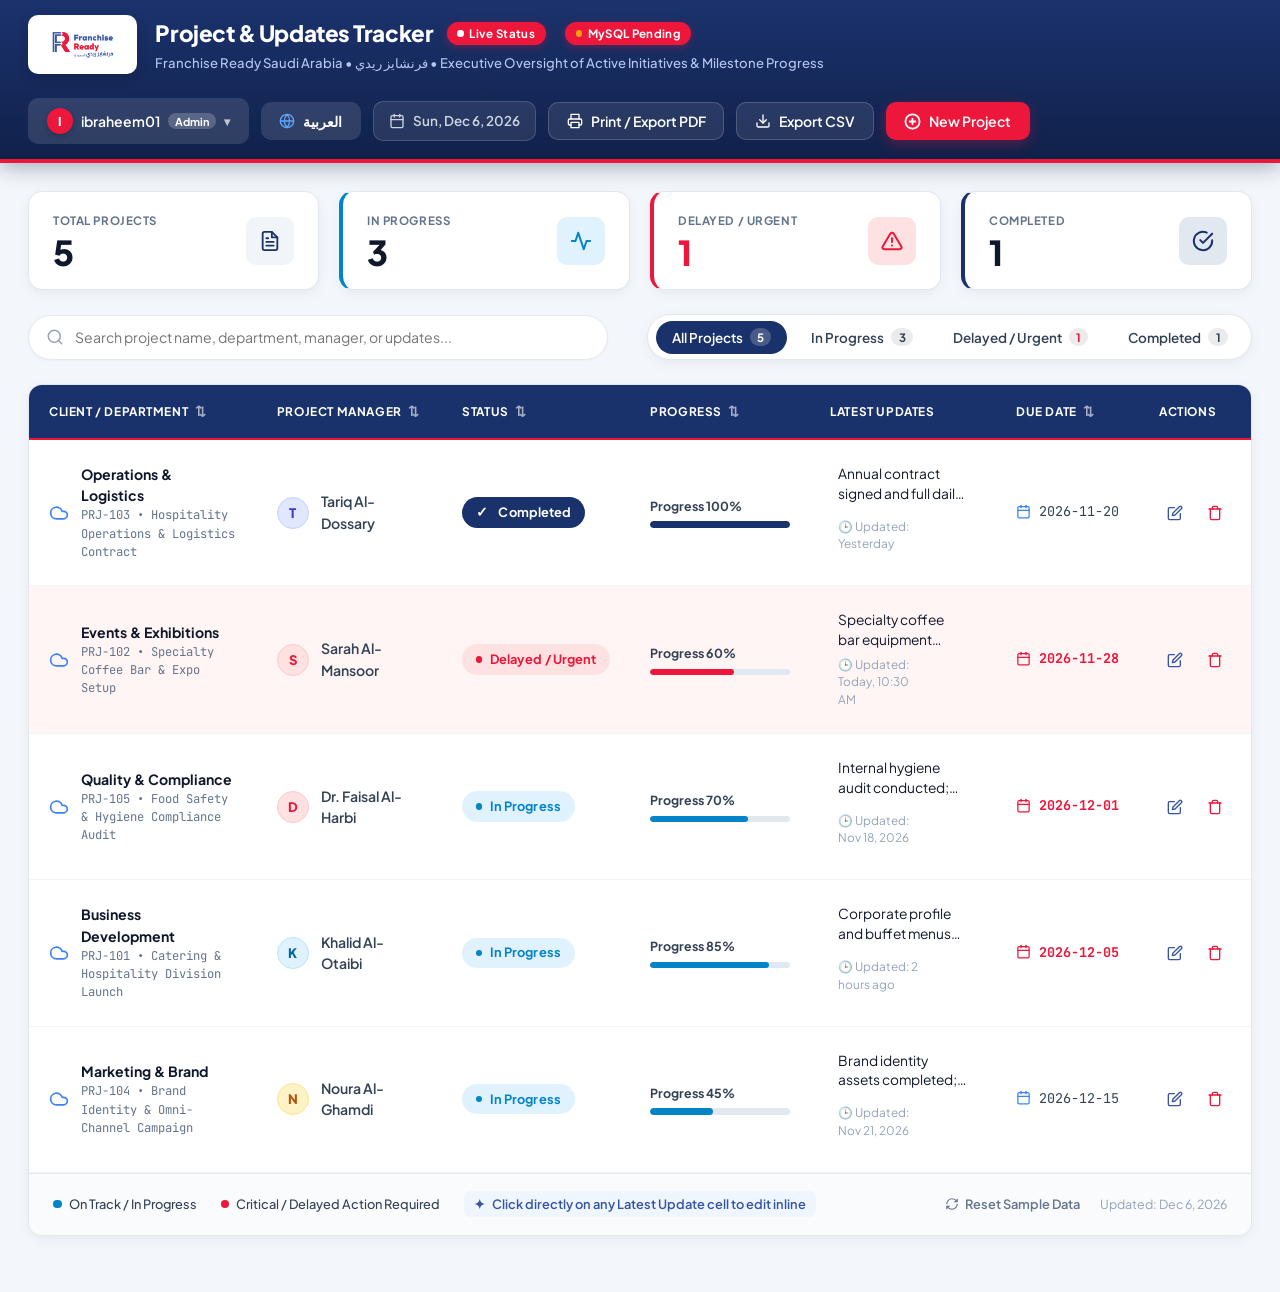
==== commit 0627d144: "newu pdates" ====
--- a/index.html
+++ b/index.html
@@ -27,6 +27,9 @@
             <span class="live-status-badge">
               <span class="live-dot"></span> <span data-i18n="liveStatus">Live Status</span>
             </span>
+            <a href="api/install.php" target="_blank" class="live-status-badge db-status-badge" id="headerDbBadge" title="MySQL / PHP Backend Diagnostic" style="text-decoration:none; margin-left:6px;">
+              <span class="live-dot" id="headerDbDot" style="background: #10b981;"></span> <span id="headerDbText">MySQL Connected</span>
+            </a>
           </div>
           <p class="app-subtitle" data-i18n="appSubtitle">Franchise Ready Saudi Arabia &bull; فرنشايز ريدي &bull; Executive Oversight of Active Initiatives &amp; Milestone Progress</p>
         </div>
@@ -63,6 +66,11 @@
             <a href="login.html" class="dropdown-item">
               <span class="dropdown-icon">🖥️</span>
               <span data-i18n="menuStandaloneLogin">Login Page</span>
+            </a>
+            <!-- Database Setup / Diagnostics -->
+            <a href="api/install.php" target="_blank" class="dropdown-item">
+              <span class="dropdown-icon">🗄️</span>
+              <span data-i18n="menuDatabaseSetup">Database Setup & Diagnostics</span>
             </a>
             <div class="dropdown-divider"></div>
             <!-- Logout -->
@@ -676,6 +684,7 @@
     <p class="print-meta-line"><span data-i18n="printGen">Generated on</span> <span id="printDateStamp"></span> &bull; <span data-i18n="printPortal">Executive Management Portal</span></p>
   </div>
 
+  <script src="js/api.js"></script>
   <script src="js/app.js"></script>
 </body>
 </html>
